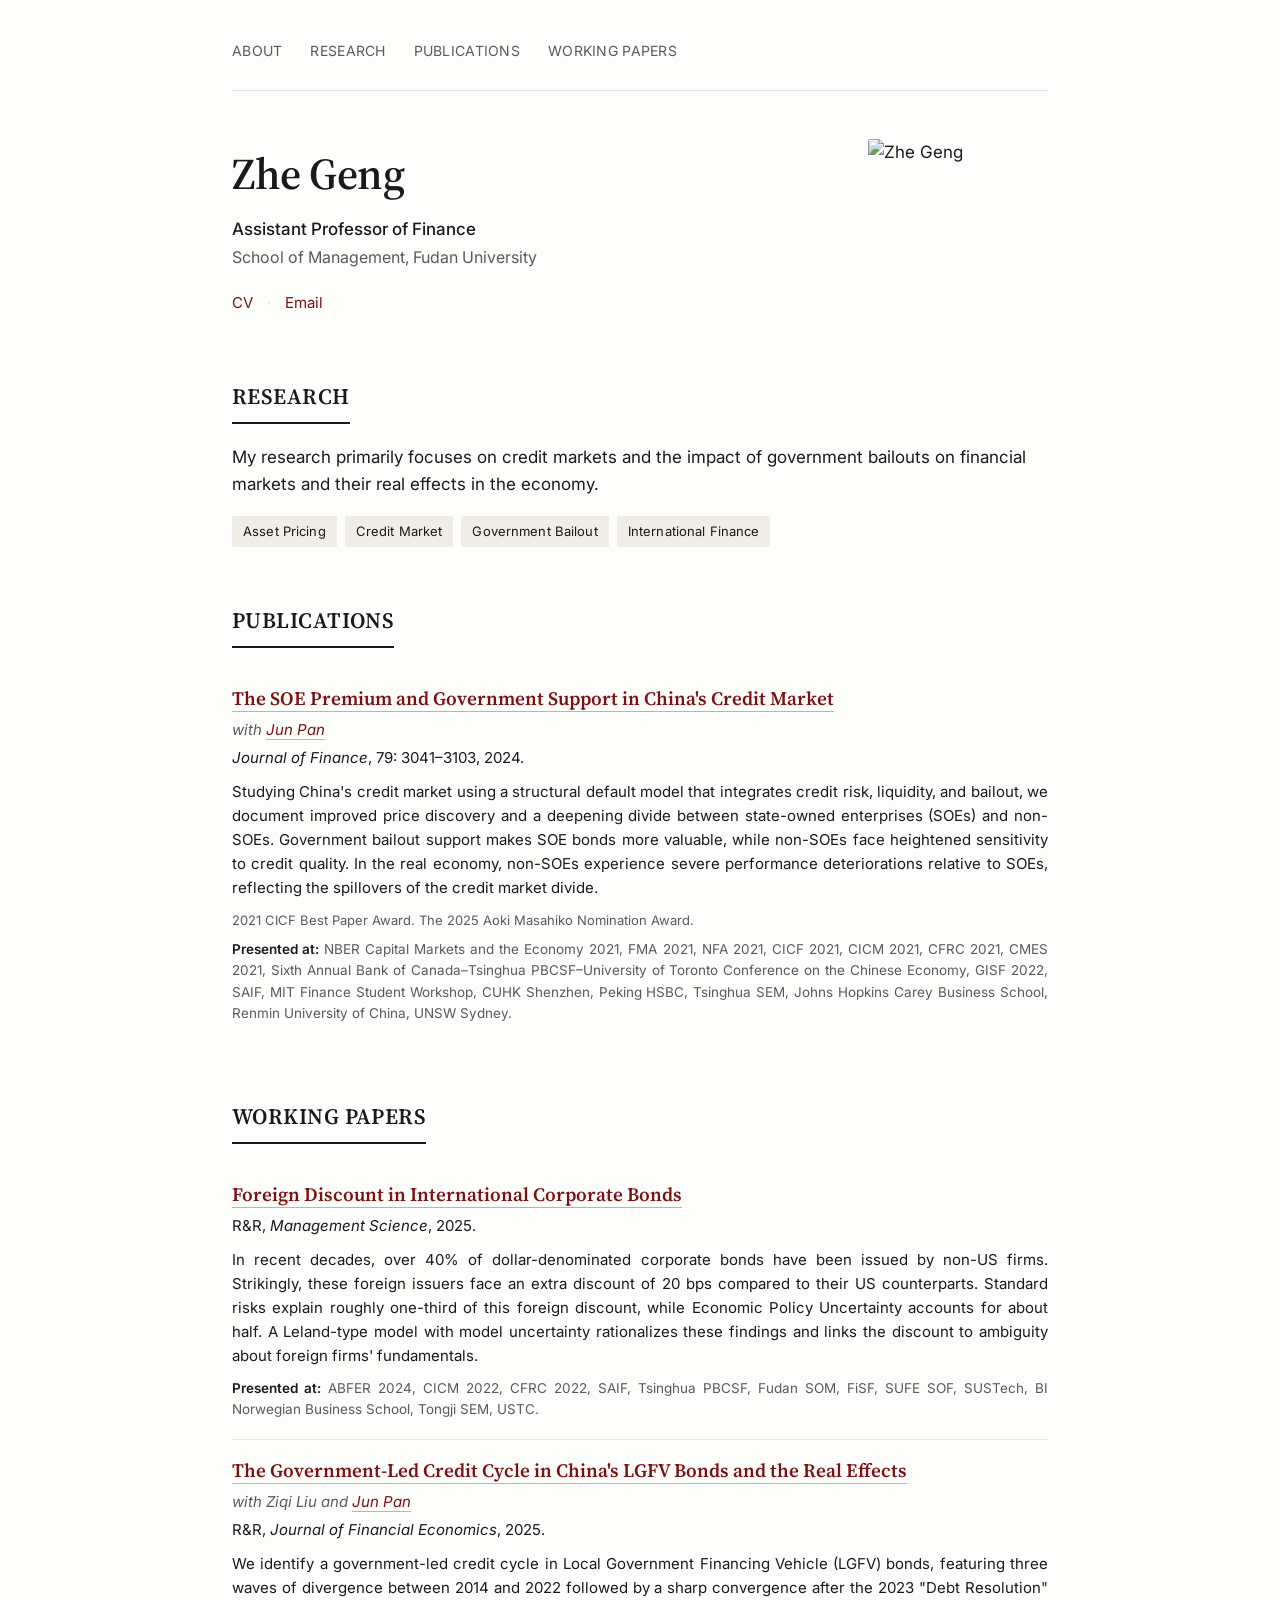
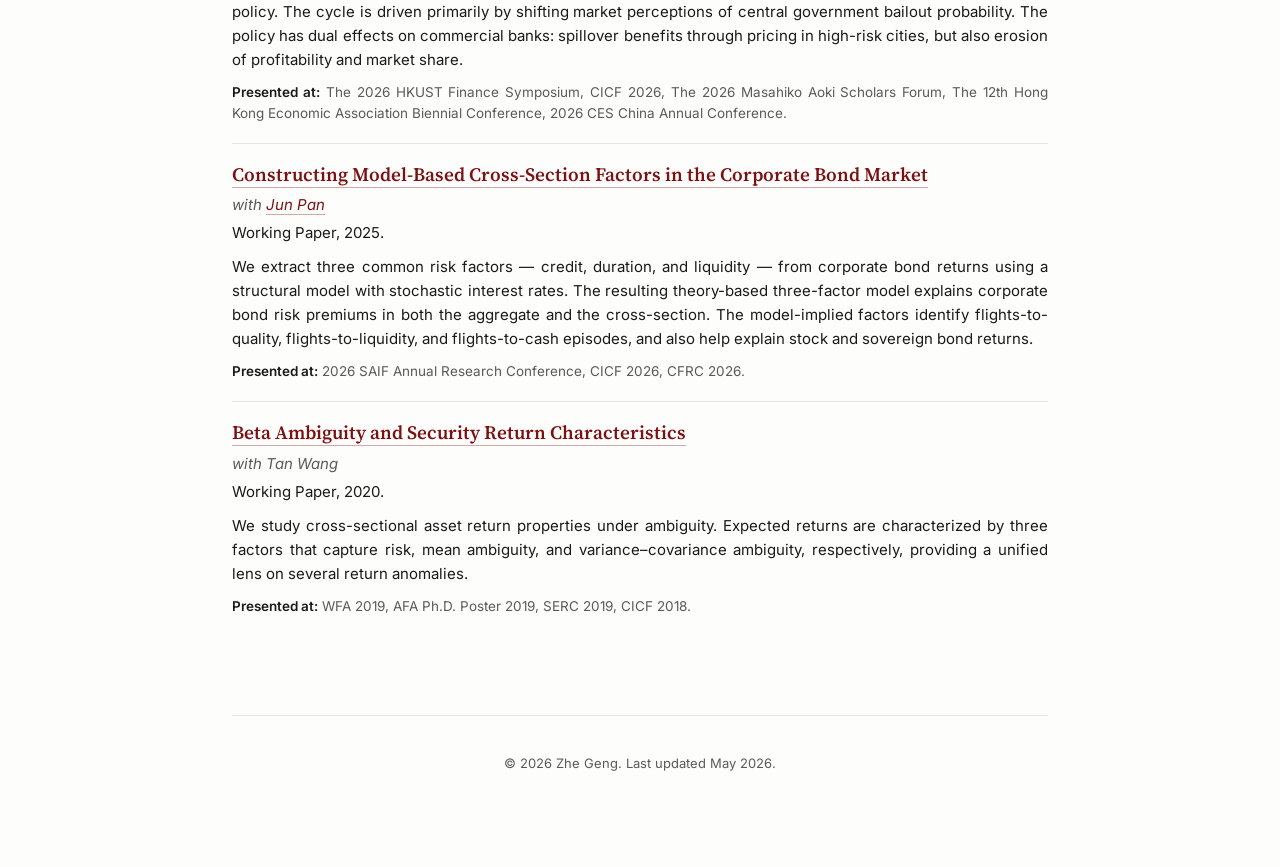
==== index.html @ 8f11fb65 "Update page title and add Safari favicon" ====
<!DOCTYPE html>
<html lang="en">
<head>
<meta charset="UTF-8">
<meta name="viewport" content="width=device-width, initial-scale=1.0">
<title>Zhe Geng — Finance, Fudan University</title>
<meta name="description" content="Zhe Geng — Assistant Professor of Finance at the School of Management, Fudan University. Research on credit markets, government bailouts, and China's financial markets.">
<meta name="author" content="Zhe Geng">
<link rel="canonical" href="https://zhe-geng.github.io/">
<link rel="icon" type="image/svg+xml" href="favicon.svg">
<link rel="icon" type="image/png" sizes="180x180" href="favicon.png">
<link rel="apple-touch-icon" href="favicon.png">

<!-- Open Graph / social preview cards -->
<meta property="og:type" content="profile">
<meta property="og:title" content="Zhe Geng — Finance, Fudan University">
<meta property="og:description" content="Assistant Professor of Finance at the School of Management, Fudan University. Research on credit markets, government bailouts, and China's financial markets.">
<meta property="og:url" content="https://zhe-geng.github.io/">
<meta property="og:image" content="https://zhe-geng.github.io/Photo_ZheGeng.JPG">
<meta property="og:site_name" content="Zhe Geng">
<meta name="twitter:card" content="summary">
<meta name="twitter:title" content="Zhe Geng — Finance, Fudan University">
<meta name="twitter:description" content="Assistant Professor of Finance, School of Management, Fudan University.">
<meta name="twitter:image" content="https://zhe-geng.github.io/Photo_ZheGeng.JPG">

<link rel="preconnect" href="https://fonts.googleapis.com">
<link rel="preconnect" href="https://fonts.gstatic.com" crossorigin>
<link href="https://fonts.googleapis.com/css2?family=Inter:wght@400;500;600&family=Source+Serif+Pro:wght@400;600&display=swap" rel="stylesheet">
<link rel="stylesheet" href="style.css">

<!-- Structured data (schema.org Person): helps Google recognize this as the official page
     for Zhe Geng and connect it to your Scholar / SSRN / NBER profiles. -->
<script type="application/ld+json">
{
  "@context": "https://schema.org",
  "@type": "Person",
  "name": "Zhe Geng",
  "url": "https://zhe-geng.github.io/",
  "image": "https://zhe-geng.github.io/Photo_ZheGeng.JPG",
  "email": "mailto:zhegeng@fudan.edu.cn",
  "jobTitle": "Assistant Professor of Finance",
  "affiliation": {
    "@type": "CollegeOrUniversity",
    "name": "School of Management, Fudan University",
    "url": "https://www.fdsm.fudan.edu.cn/"
  },
  "alumniOf": {
    "@type": "CollegeOrUniversity",
    "name": "Shanghai Advanced Institute of Finance, Shanghai Jiao Tong University"
  },
  "knowsAbout": [
    "Asset Pricing",
    "Credit Markets",
    "Government Bailout",
    "International Finance",
    "China's Financial Markets"
  ],
  "sameAs": [
    "https://scholar.google.com/citations?user=M-_ZtfgAAAAJ",
    "https://papers.ssrn.com/sol3/cf_dev/AbsByAuth.cfm?per_id=2765946",
    "https://www.nber.org/people/zhe_geng"
  ]
}
</script>
</head>
<body>
<div class="container">

  <header class="site-header">
    <nav>
      <a href="#about" class="nav-link">About</a>
      <a href="#research" class="nav-link">Research</a>
      <a href="#publications" class="nav-link">Publications</a>
      <a href="#working-papers" class="nav-link">Working Papers</a>
    </nav>
  </header>

  <section id="about" class="hero">
    <div class="hero-text">
      <h1>Zhe Geng</h1>
      <p class="title">Assistant Professor of Finance</p>
      <p class="affiliation">School of Management, Fudan University</p>
      <p class="links">
        <a href="CV_GengZhe_202605.pdf">CV</a>
        <span class="sep">·</span>
        <!-- <a href="https://papers.ssrn.com/sol3/cf_dev/AbsByAuth.cfm?per_id=2765946">SSRN</a>
        <span class="sep">·</span> -->
        <a href="mailto:zhegeng@fudan.edu.cn">Email</a>
      </p>
    </div>
    <div class="hero-photo">
      <img src="Photo_ZheGeng.JPG" alt="Zhe Geng">
    </div>
  </section>

  <section id="research">
    <h2>Research</h2>
    <p class="section-intro">
      My research primarily focuses on credit markets and the impact of
      government bailouts on financial markets and their real effects in the economy.
    </p>
    <ul class="tags">
      <li>Asset Pricing</li>
      <li>Credit Market</li>
      <li>Government Bailout</li>
      <li>International Finance</li>
    </ul>
  </section>

  <section id="publications">
    <h2>Publications</h2>
    <article class="paper">
      <h3><a href="https://doi.org/10.1111/jofi.13380">The SOE Premium and Government Support in China's Credit Market</a></h3>
      <p class="authors">with <a href="https://en.saif.sjtu.edu.cn/junpan/">Jun Pan</a></p>
      <p class="venue"><em>Journal of Finance</em>, 79: 3041–3103, 2024.</p>
      <p class="abstract">
        Studying China's credit market using a structural default model that integrates
        credit risk, liquidity, and bailout, we document improved price discovery and a
        deepening divide between state-owned enterprises (SOEs) and non-SOEs. Government
        bailout support makes SOE bonds more valuable, while non-SOEs face heightened
        sensitivity to credit quality. In the real economy, non-SOEs experience severe
        performance deteriorations relative to SOEs, reflecting the spillovers of the
        credit market divide.
      </p>
      <p class="award">2021 CICF Best Paper Award. The 2025 Aoki Masahiko Nomination Award.</p>
      <p class="presentations">
        <strong>Presented at:</strong> NBER Capital Markets and the Economy 2021, FMA 2021,
        NFA 2021, CICF 2021, CICM 2021, CFRC 2021, CMES 2021, Sixth Annual Bank of
        Canada–Tsinghua PBCSF–University of Toronto Conference on the Chinese Economy,
        GISF 2022, SAIF, MIT Finance Student Workshop, CUHK Shenzhen, Peking HSBC,
        Tsinghua SEM, Johns Hopkins Carey Business School, Renmin University of China,
        UNSW Sydney.
      </p>
    </article>
  </section>

  <section id="working-papers">
    <h2>Working Papers</h2>

    <article class="paper">
      <h3><a href="https://papers.ssrn.com/sol3/papers.cfm?abstract_id=3968370">Foreign Discount in International Corporate Bonds</a></h3>
      <p class="venue">R&amp;R, <em>Management Science</em>, 2025.</p>
      <p class="abstract">
        In recent decades, over 40% of dollar-denominated corporate bonds have been issued
        by non-US firms. Strikingly, these foreign issuers face an extra discount of
        20 bps compared to their US counterparts. Standard risks explain roughly one-third
        of this foreign discount, while Economic Policy Uncertainty accounts for about
        half. A Leland-type model with model uncertainty rationalizes these findings and
        links the discount to ambiguity about foreign firms' fundamentals.
      </p>
      <p class="presentations">
        <strong>Presented at:</strong> ABFER 2024, CICM 2022, CFRC 2022, SAIF,
        Tsinghua PBCSF, Fudan SOM, FiSF, SUFE SOF, SUSTech, BI Norwegian Business School,
        Tongji SEM, USTC.
      </p>
    </article>

    <article class="paper">
      <h3><a href="https://papers.ssrn.com/sol3/papers.cfm?abstract_id=5914284">The Government-Led Credit Cycle in China's LGFV Bonds and the Real Effects</a></h3>
      <p class="authors">with Ziqi Liu and <a href="https://en.saif.sjtu.edu.cn/junpan/">Jun Pan</a></p>
      <p class="venue">R&amp;R, <em>Journal of Financial Economics</em>, 2025.</p>
      <p class="abstract">
        We identify a government-led credit cycle in Local Government Financing Vehicle
        (LGFV) bonds, featuring three waves of divergence between 2014 and 2022 followed
        by a sharp convergence after the 2023 "Debt Resolution" policy. The cycle is
        driven primarily by shifting market perceptions of central government bailout
        probability. The policy has dual effects on commercial banks: spillover benefits
        through pricing in high-risk cities, but also erosion of profitability and
        market share.
      </p>
      <p class="presentations">
        <strong>Presented at:</strong> The 2026 HKUST Finance Symposium, CICF 2026, The 2026 Masahiko Aoki Scholars Forum, The 12th Hong Kong Economic Association Biennial Conference, 2026 CES China Annual Conference.
      </p>
    </article>

    <article class="paper">
      <h3><a href="https://papers.ssrn.com/sol3/papers.cfm?abstract_id=5808222">Constructing Model-Based Cross-Section Factors in the Corporate Bond Market</a></h3>
      <p class="authors">with <a href="https://en.saif.sjtu.edu.cn/junpan/">Jun Pan</a></p>
      <p class="venue">Working Paper, 2025.</p>
      <p class="abstract">
        We extract three common risk factors — credit, duration, and liquidity — from
        corporate bond returns using a structural model with stochastic interest rates.
        The resulting theory-based three-factor model explains corporate bond risk
        premiums in both the aggregate and the cross-section. The model-implied factors
        identify flights-to-quality, flights-to-liquidity, and flights-to-cash episodes,
        and also help explain stock and sovereign bond returns.
      </p>
      <p class="presentations">
        <strong>Presented at:</strong> 2026 SAIF Annual Research Conference, CICF 2026, CFRC 2026.
      </p>
    </article>

    <article class="paper">
      <h3><a href="https://www.aeaweb.org/conference/2019/preliminary/paper/HfR2kdti">Beta Ambiguity and Security Return Characteristics</a></h3>
      <p class="authors">with Tan Wang</p>
      <p class="venue">Working Paper, 2020.</p>
      <p class="abstract">
        We study cross-sectional asset return properties under ambiguity. Expected
        returns are characterized by three factors that capture risk, mean ambiguity,
        and variance–covariance ambiguity, respectively, providing a unified lens on
        several return anomalies.
      </p>
      <p class="presentations">
        <strong>Presented at:</strong> WFA 2019, AFA Ph.D. Poster 2019, SERC 2019, CICF 2018.
      </p>
    </article>
  </section>

  <footer>
    <p>&copy; 2026 Zhe Geng. Last updated May 2026.</p>
  </footer>

</div>
</body>
</html>
---- style.css ----
:root {
  --ink: #1a1a1a;
  --muted: #5a5a5a;
  --accent: #7b1113;
  --rule: #e5e5e5;
  --bg: #fdfdfb;
  --serif: "Source Serif Pro", "Georgia", "Times New Roman", serif;
  --sans: "Inter", -apple-system, "Helvetica Neue", Arial, sans-serif;
}

* { box-sizing: border-box; }

html { scroll-behavior: smooth; }

body {
  margin: 0;
  background: var(--bg);
  color: var(--ink);
  font-family: var(--sans);
  font-size: 17px;
  line-height: 1.6;
  -webkit-font-smoothing: antialiased;
}

.container {
  max-width: 880px;
  margin: 0 auto;
  padding: 40px 32px 80px;
}

/* Header / nav */
.site-header {
  padding-bottom: 28px;
  margin-bottom: 48px;
  border-bottom: 1px solid var(--rule);
}

.site-header nav {
  display: flex;
  flex-wrap: wrap;
  gap: 28px;
  font-size: 14px;
  letter-spacing: 0.02em;
  text-transform: uppercase;
}

.nav-link {
  color: var(--muted);
  text-decoration: none;
  transition: color 0.15s ease;
}

.nav-link:hover { color: var(--accent); }

/* Hero */
.hero {
  display: grid;
  grid-template-columns: 1fr 180px;
  gap: 40px;
  align-items: start;
  margin-bottom: 64px;
}

.hero h1 {
  font-family: var(--serif);
  font-size: 44px;
  font-weight: 600;
  letter-spacing: -0.01em;
  margin: 0 0 6px;
  color: var(--ink);
}

.hero .title {
  font-size: 17px;
  color: var(--ink);
  margin: 0 0 2px;
  font-weight: 500;
}

.hero .affiliation {
  font-size: 16px;
  color: var(--muted);
  margin: 0 0 20px;
}

.hero .bio {
  font-size: 16px;
  color: var(--ink);
  margin: 0 0 18px;
  max-width: 60ch;
}

.hero .links { font-size: 15px; margin: 0; }
.hero .links a {
  color: var(--accent);
  text-decoration: none;
  border-bottom: 1px solid transparent;
  transition: border-color 0.15s ease;
}
.hero .links a:hover { border-bottom-color: var(--accent); }
.hero .links .sep { color: var(--rule); margin: 0 10px; }

.hero-photo img {
  width: 180px;
  height: 220px;
  object-fit: cover;
  border-radius: 2px;
  filter: grayscale(15%);
}

/* Sections */
section {
  margin-bottom: 56px;
}

section h2 {
  font-family: var(--serif);
  font-size: 22px;
  font-weight: 600;
  letter-spacing: 0.02em;
  text-transform: uppercase;
  color: var(--ink);
  margin: 0 0 20px;
  padding-bottom: 8px;
  border-bottom: 2px solid var(--ink);
  display: inline-block;
}

.section-intro {
  color: var(--ink);
  margin: 0 0 16px;
}

.tags {
  list-style: none;
  padding: 0;
  margin: 18px 0 0;
  display: flex;
  flex-wrap: wrap;
  gap: 8px;
}

.tags li {
  font-size: 13px;
  padding: 5px 11px;
  background: #f0ece6;
  color: var(--ink);
  border-radius: 2px;
  letter-spacing: 0.01em;
}

/* Paper entries */
.paper {
  padding: 18px 0;
  border-bottom: 1px solid var(--rule);
}
.paper:last-child { border-bottom: none; }

.paper h3 {
  font-family: var(--serif);
  font-size: 19px;
  font-weight: 600;
  margin: 0 0 6px;
  line-height: 1.35;
}

.paper h3 a {
  color: var(--accent);
  text-decoration: none;
  border-bottom: 1px solid rgba(123, 17, 19, 0.35);
  transition: color 0.15s ease, border-color 0.15s ease;
}

.paper h3 a:hover {
  color: var(--accent);
  border-bottom-color: var(--accent);
}

.paper .authors a {
  color: var(--accent);
  text-decoration: none;
  border-bottom: 1px solid rgba(123, 17, 19, 0.35);
  transition: border-color 0.15s ease;
}

.paper .authors a:hover {
  border-bottom-color: var(--accent);
}

.paper .abstract,
.paper .presentations {
  line-height: 1.6;
}

.paper .abstract {
  font-size: 15px;
  color: var(--ink);
  margin: 10px 0 10px;
  text-align: justify;
}

.paper .presentations {
  font-size: 13.5px;
  color: var(--muted);
  margin: 8px 0 0;
  text-align: justify;
}

.paper .presentations strong {
  color: var(--ink);
  font-weight: 600;
}

.paper .authors {
  font-size: 15px;
  color: var(--muted);
  margin: 0 0 4px;
  font-style: italic;
}

.paper .venue {
  font-size: 15px;
  color: var(--ink);
  margin: 0 0 8px;
}

.paper-links {
  font-size: 14px;
  margin: 0;
}

.paper-links a {
  color: var(--accent);
  text-decoration: none;
  margin-right: 14px;
  border-bottom: 1px solid transparent;
  transition: border-color 0.15s ease;
}
.paper-links a:hover { border-bottom-color: var(--accent); }

.paper .award {
  font-size: 13px;
  color: var(--muted);
  margin: 6px 0 0;
}

/* Contact */
#contact p {
  margin: 0 0 8px;
  color: var(--ink);
}
#contact a { color: var(--accent); text-decoration: none; }
#contact a:hover { text-decoration: underline; }

/* Footer */
footer {
  margin-top: 80px;
  padding-top: 24px;
  border-top: 1px solid var(--rule);
  font-size: 13px;
  color: var(--muted);
  text-align: center;
}

/* Responsive */
@media (max-width: 640px) {
  .container { padding: 28px 20px 60px; }
  .hero {
    grid-template-columns: 1fr;
    gap: 24px;
  }
  .hero-photo { order: -1; }
  .hero-photo img { width: 140px; height: 170px; }
  .hero h1 { font-size: 34px; }
  .site-header nav { gap: 18px; font-size: 13px; }
}
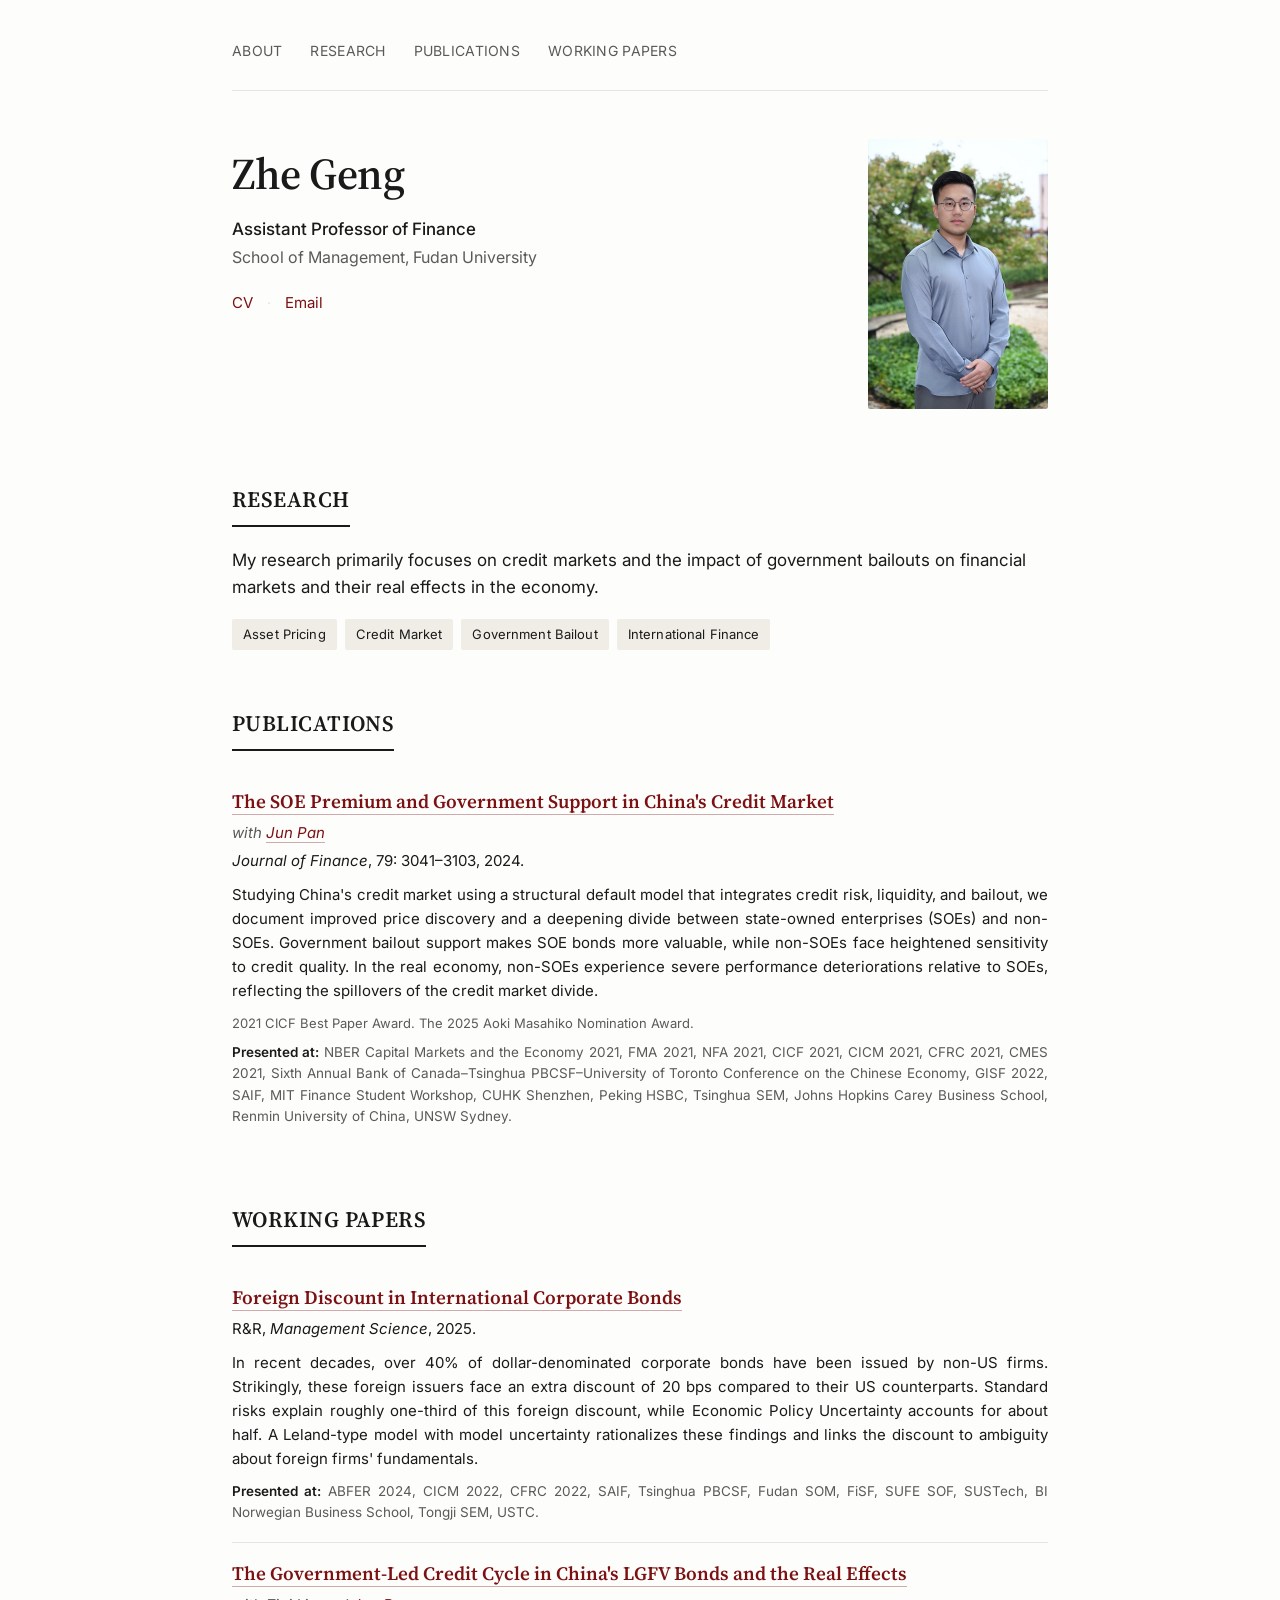
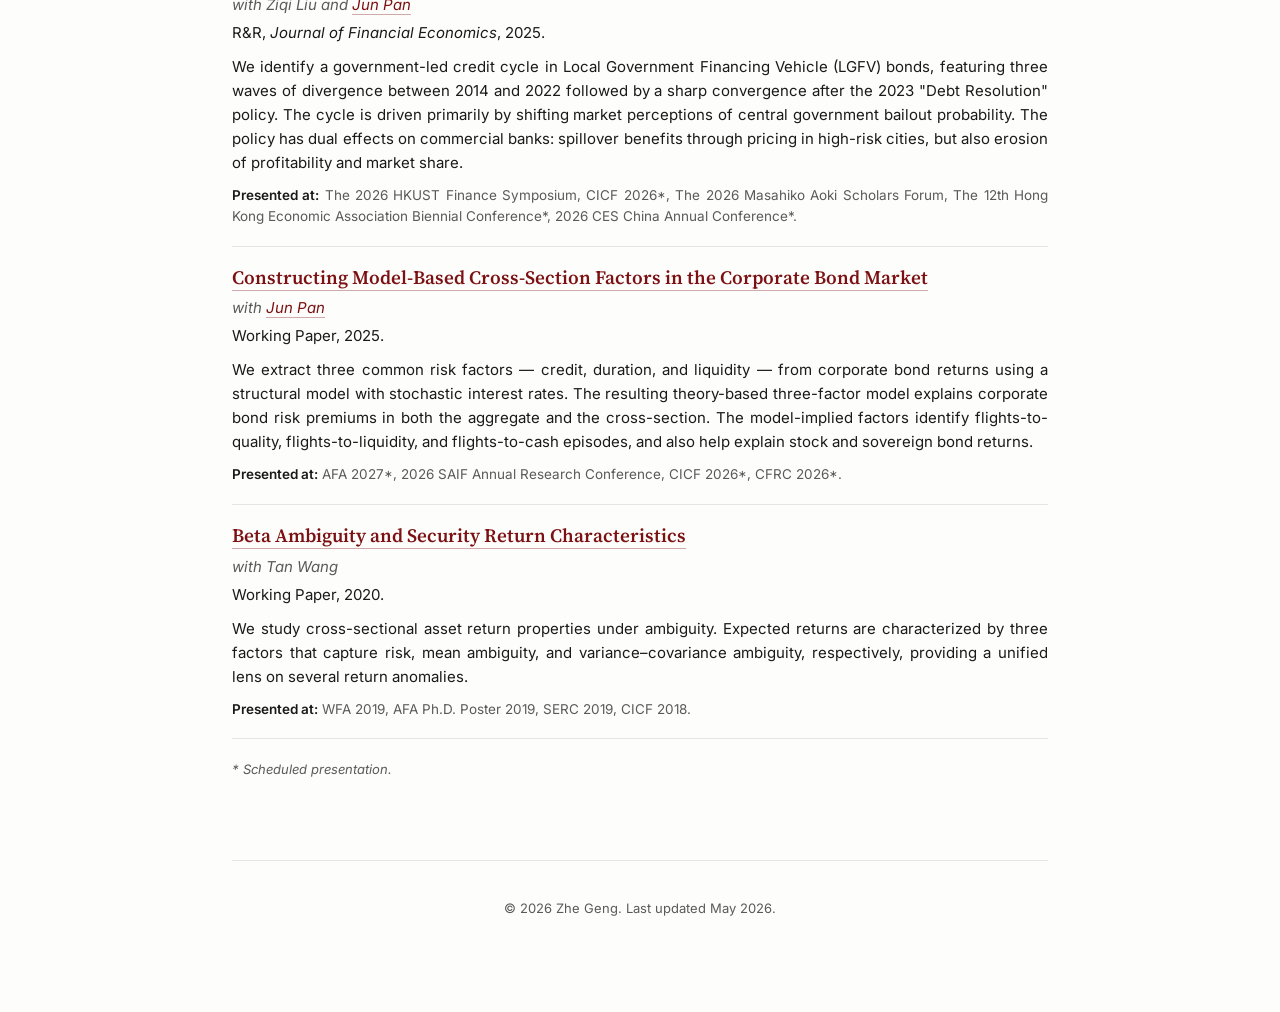
==== commit 4c7a004b: "Update working-paper presentations: mark scheduled talks" ====
--- a/index.html
+++ b/index.html
@@ -169,7 +169,7 @@
         market share.
       </p>
       <p class="presentations">
-        <strong>Presented at:</strong> The 2026 HKUST Finance Symposium, CICF 2026, The 2026 Masahiko Aoki Scholars Forum, The 12th Hong Kong Economic Association Biennial Conference, 2026 CES China Annual Conference.
+        <strong>Presented at:</strong> The 2026 HKUST Finance Symposium, CICF 2026*, The 2026 Masahiko Aoki Scholars Forum, The 12th Hong Kong Economic Association Biennial Conference*, 2026 CES China Annual Conference*.
       </p>
     </article>
 
@@ -186,7 +186,7 @@
         and also help explain stock and sovereign bond returns.
       </p>
       <p class="presentations">
-        <strong>Presented at:</strong> 2026 SAIF Annual Research Conference, CICF 2026, CFRC 2026.
+        <strong>Presented at:</strong> AFA 2027*, 2026 SAIF Annual Research Conference, CICF 2026*, CFRC 2026*.
       </p>
     </article>
 
@@ -204,6 +204,7 @@
         <strong>Presented at:</strong> WFA 2019, AFA Ph.D. Poster 2019, SERC 2019, CICF 2018.
       </p>
     </article>
+    <p class="sched-note">* Scheduled presentation.</p>
   </section>
 
   <footer>
--- a/style.css
+++ b/style.css
@@ -102,8 +102,7 @@
 
 .hero-photo img {
   width: 180px;
-  height: 220px;
-  object-fit: cover;
+  height: auto;
   border-radius: 2px;
   filter: grayscale(15%);
 }
@@ -242,6 +241,13 @@
   font-size: 13px;
   color: var(--muted);
   margin: 6px 0 0;
+}
+
+.sched-note {
+  font-size: 13px;
+  color: var(--muted);
+  margin: 20px 0 0;
+  font-style: italic;
 }
 
 /* Contact */
@@ -270,7 +276,7 @@
     gap: 24px;
   }
   .hero-photo { order: -1; }
-  .hero-photo img { width: 140px; height: 170px; }
+  .hero-photo img { width: 140px; height: auto; }
   .hero h1 { font-size: 34px; }
   .site-header nav { gap: 18px; font-size: 13px; }
 }
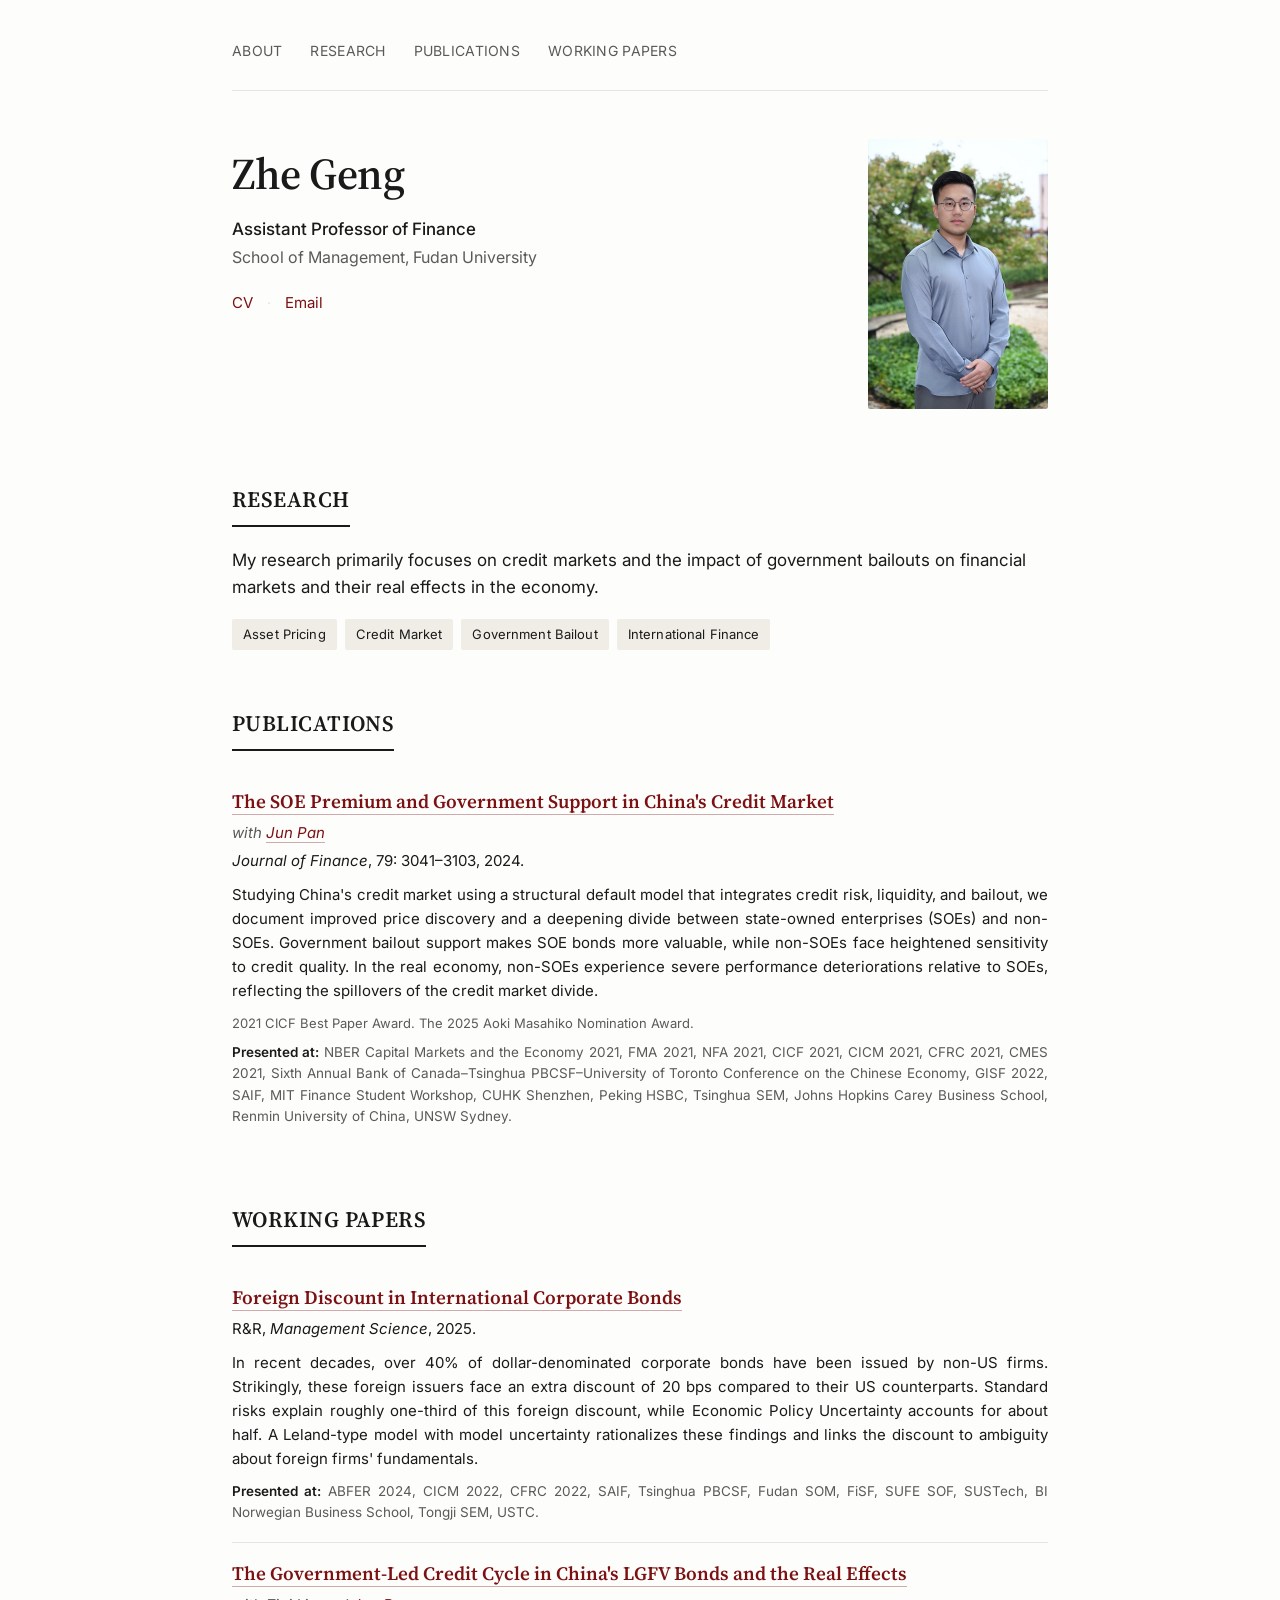
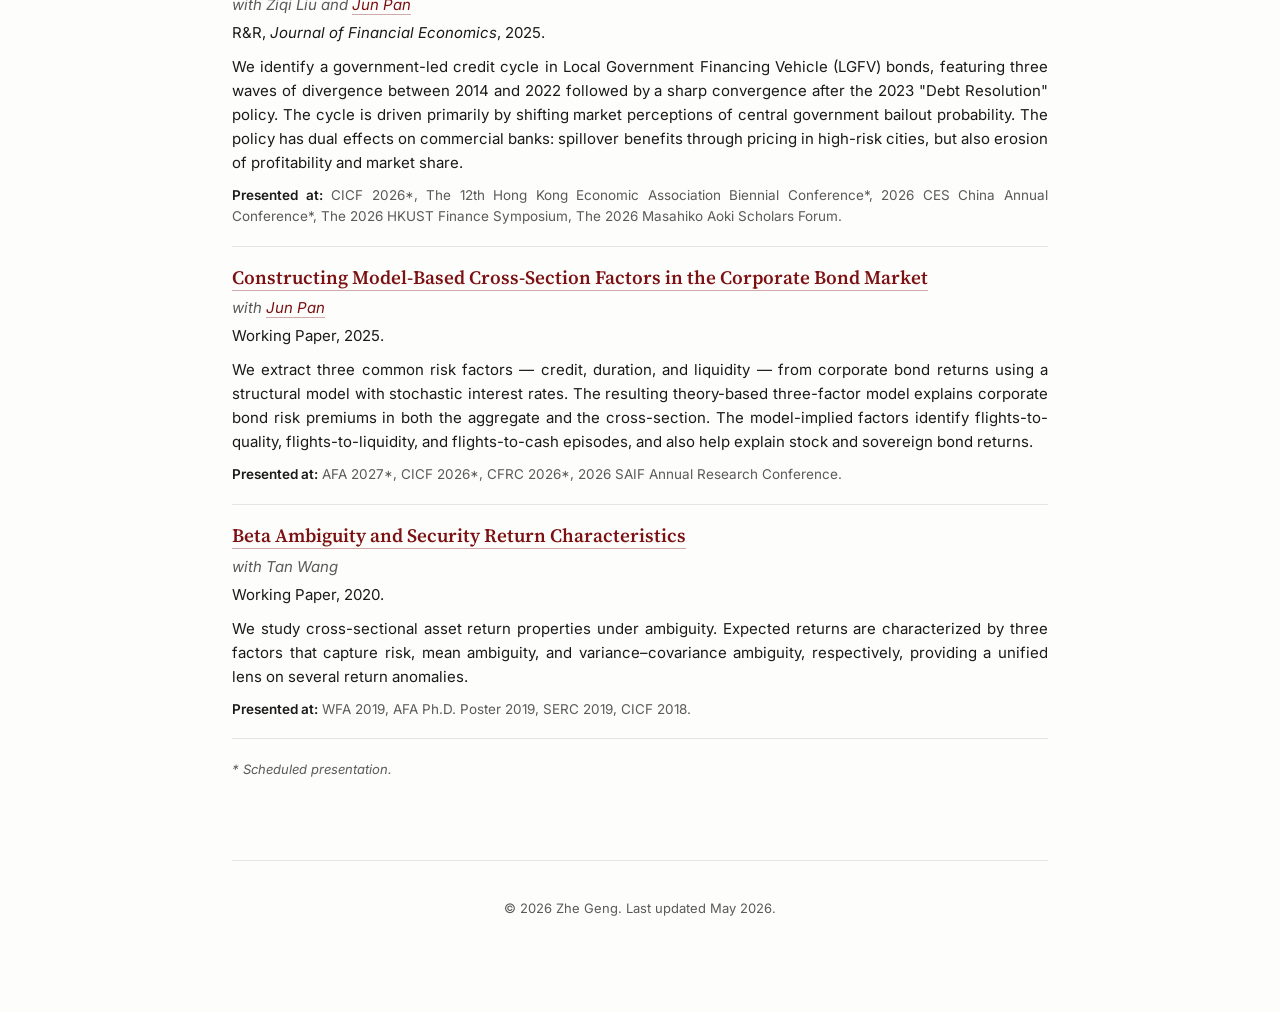
==== commit e5f46306: "update star" ====
--- a/index.html
+++ b/index.html
@@ -169,7 +169,7 @@
         market share.
       </p>
       <p class="presentations">
-        <strong>Presented at:</strong> The 2026 HKUST Finance Symposium, CICF 2026*, The 2026 Masahiko Aoki Scholars Forum, The 12th Hong Kong Economic Association Biennial Conference*, 2026 CES China Annual Conference*.
+        <strong>Presented at:</strong> CICF 2026*, The 12th Hong Kong Economic Association Biennial Conference*, 2026 CES China Annual Conference*, The 2026 HKUST Finance Symposium, The 2026 Masahiko Aoki Scholars Forum.
       </p>
     </article>
 
@@ -186,7 +186,7 @@
         and also help explain stock and sovereign bond returns.
       </p>
       <p class="presentations">
-        <strong>Presented at:</strong> AFA 2027*, 2026 SAIF Annual Research Conference, CICF 2026*, CFRC 2026*.
+        <strong>Presented at:</strong> AFA 2027*, CICF 2026*, CFRC 2026*, 2026 SAIF Annual Research Conference.
       </p>
     </article>
 
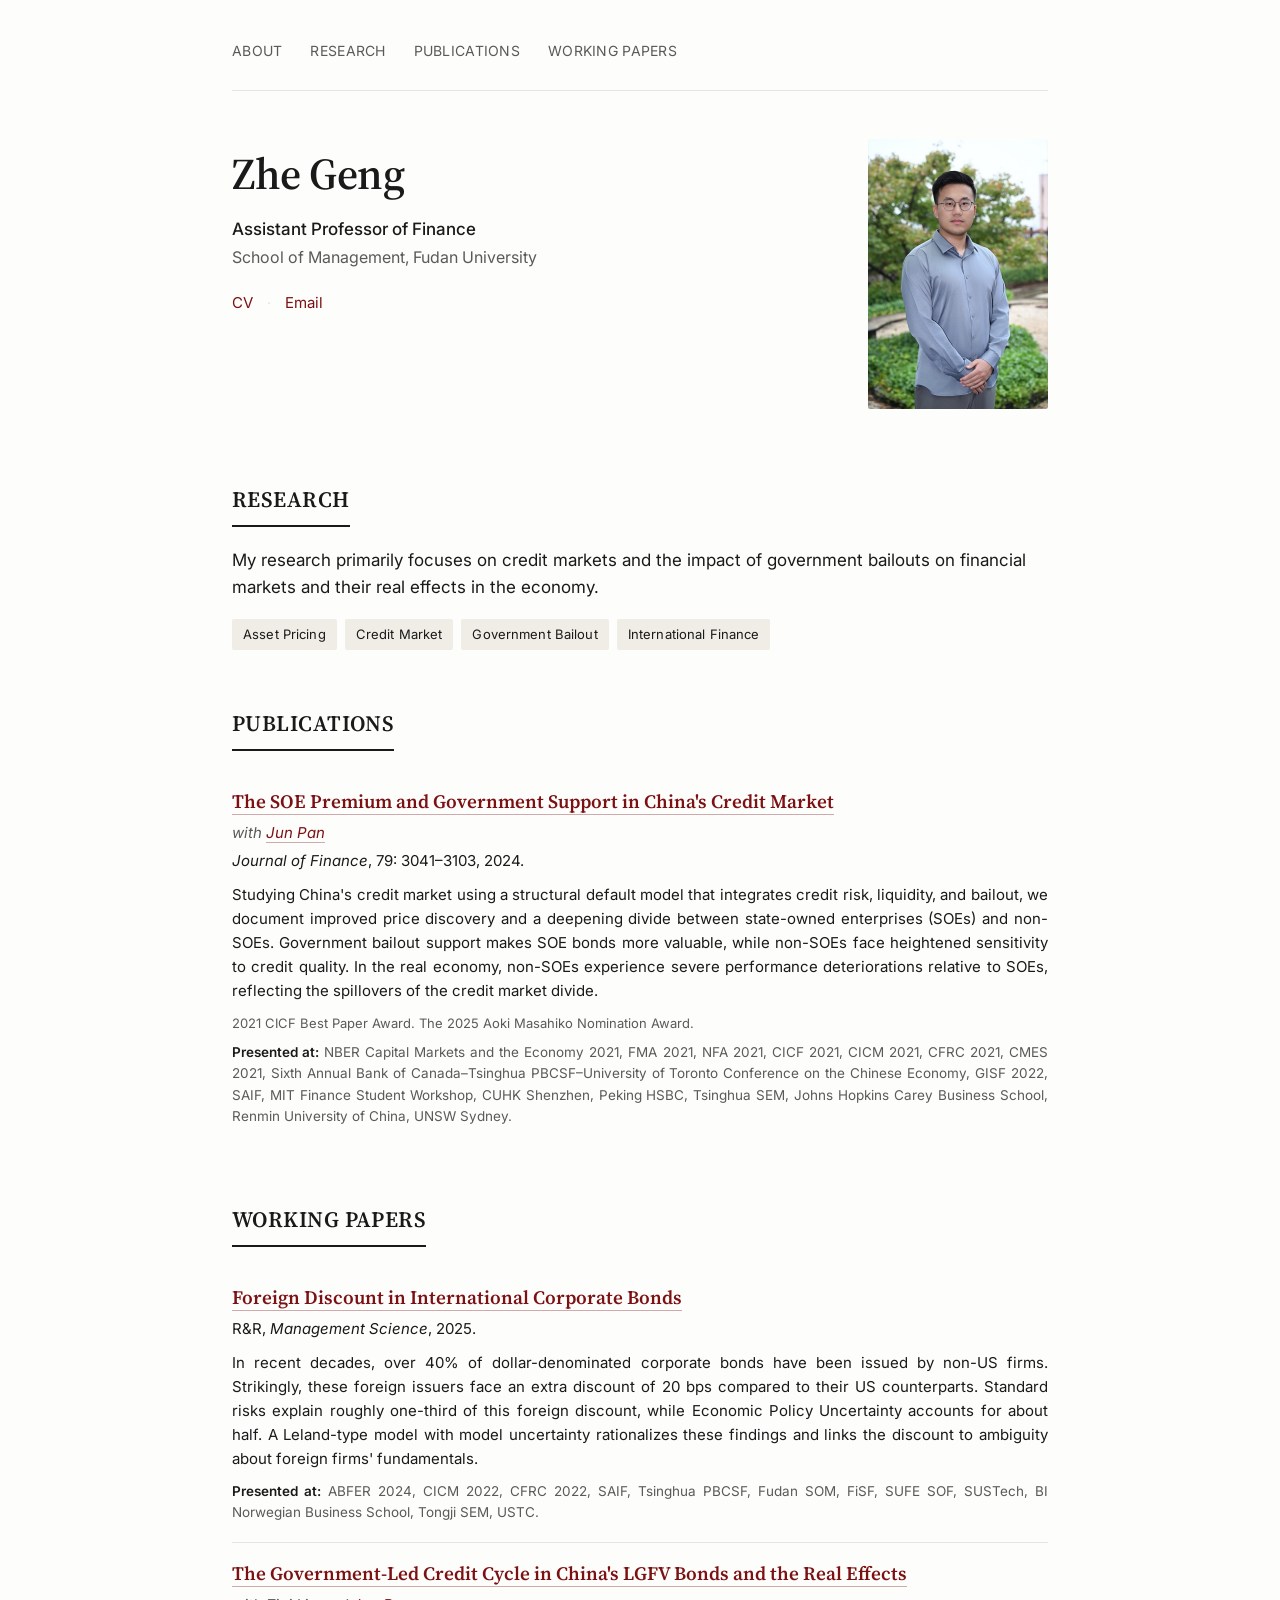
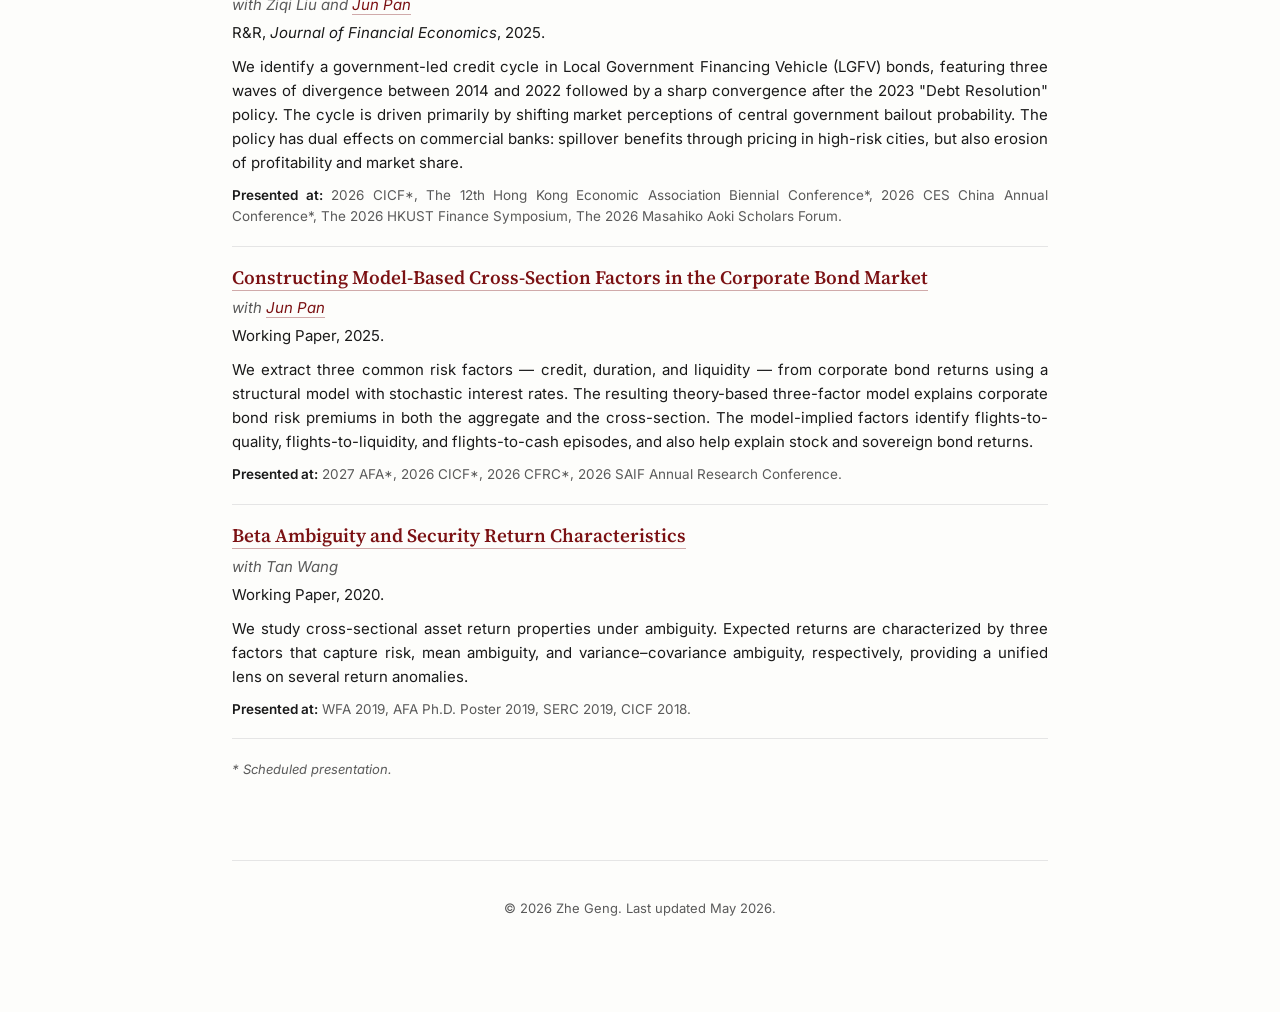
==== commit fcf02b74: "reorder conferences" ====
--- a/index.html
+++ b/index.html
@@ -169,7 +169,7 @@
         market share.
       </p>
       <p class="presentations">
-        <strong>Presented at:</strong> CICF 2026*, The 12th Hong Kong Economic Association Biennial Conference*, 2026 CES China Annual Conference*, The 2026 HKUST Finance Symposium, The 2026 Masahiko Aoki Scholars Forum.
+        <strong>Presented at:</strong> 2026 CICF*, The 12th Hong Kong Economic Association Biennial Conference*, 2026 CES China Annual Conference*, The 2026 HKUST Finance Symposium, The 2026 Masahiko Aoki Scholars Forum.
       </p>
     </article>
 
@@ -186,7 +186,7 @@
         and also help explain stock and sovereign bond returns.
       </p>
       <p class="presentations">
-        <strong>Presented at:</strong> AFA 2027*, CICF 2026*, CFRC 2026*, 2026 SAIF Annual Research Conference.
+        <strong>Presented at:</strong> 2027 AFA*, 2026 CICF*, 2026 CFRC*, 2026 SAIF Annual Research Conference.
       </p>
     </article>
 
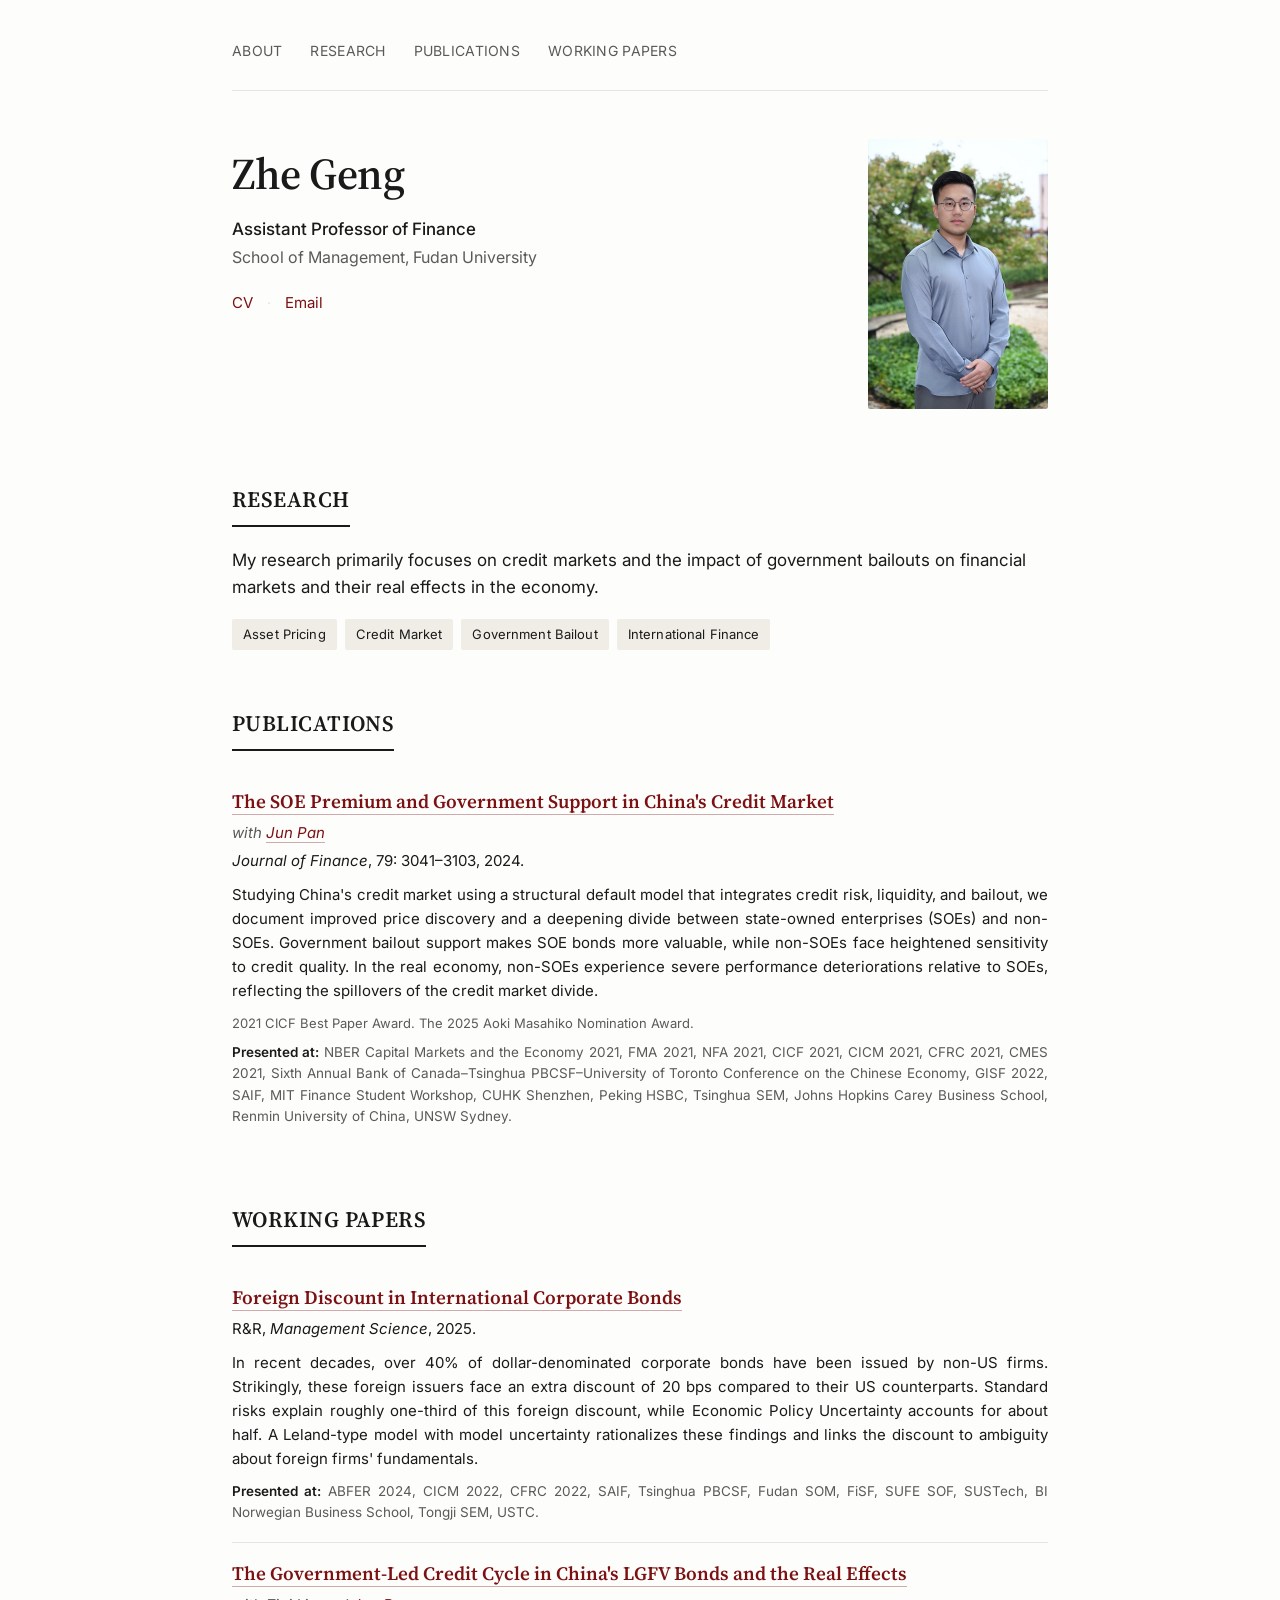
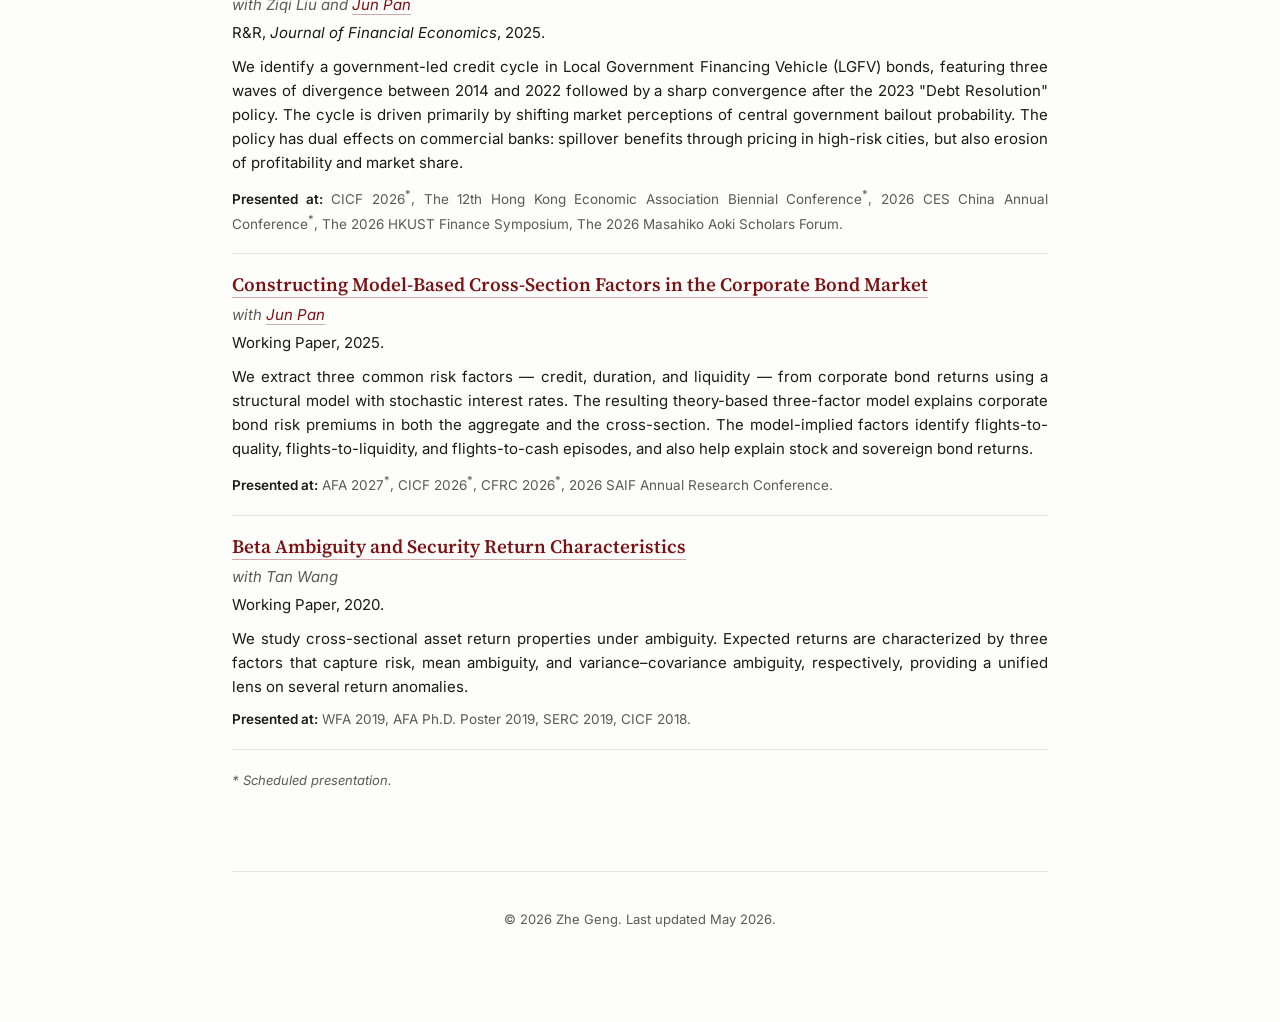
==== commit f1384147: "Style scheduled-talk markers as superscript; names first" ====
--- a/index.html
+++ b/index.html
@@ -169,7 +169,7 @@
         market share.
       </p>
       <p class="presentations">
-        <strong>Presented at:</strong> 2026 CICF*, The 12th Hong Kong Economic Association Biennial Conference*, 2026 CES China Annual Conference*, The 2026 HKUST Finance Symposium, The 2026 Masahiko Aoki Scholars Forum.
+        <strong>Presented at:</strong> CICF 2026<sup>*</sup>, The 12th Hong Kong Economic Association Biennial Conference<sup>*</sup>, 2026 CES China Annual Conference<sup>*</sup>, The 2026 HKUST Finance Symposium, The 2026 Masahiko Aoki Scholars Forum.
       </p>
     </article>
 
@@ -186,7 +186,7 @@
         and also help explain stock and sovereign bond returns.
       </p>
       <p class="presentations">
-        <strong>Presented at:</strong> 2027 AFA*, 2026 CICF*, 2026 CFRC*, 2026 SAIF Annual Research Conference.
+        <strong>Presented at:</strong> AFA 2027<sup>*</sup>, CICF 2026<sup>*</sup>, CFRC 2026<sup>*</sup>, 2026 SAIF Annual Research Conference.
       </p>
     </article>
 
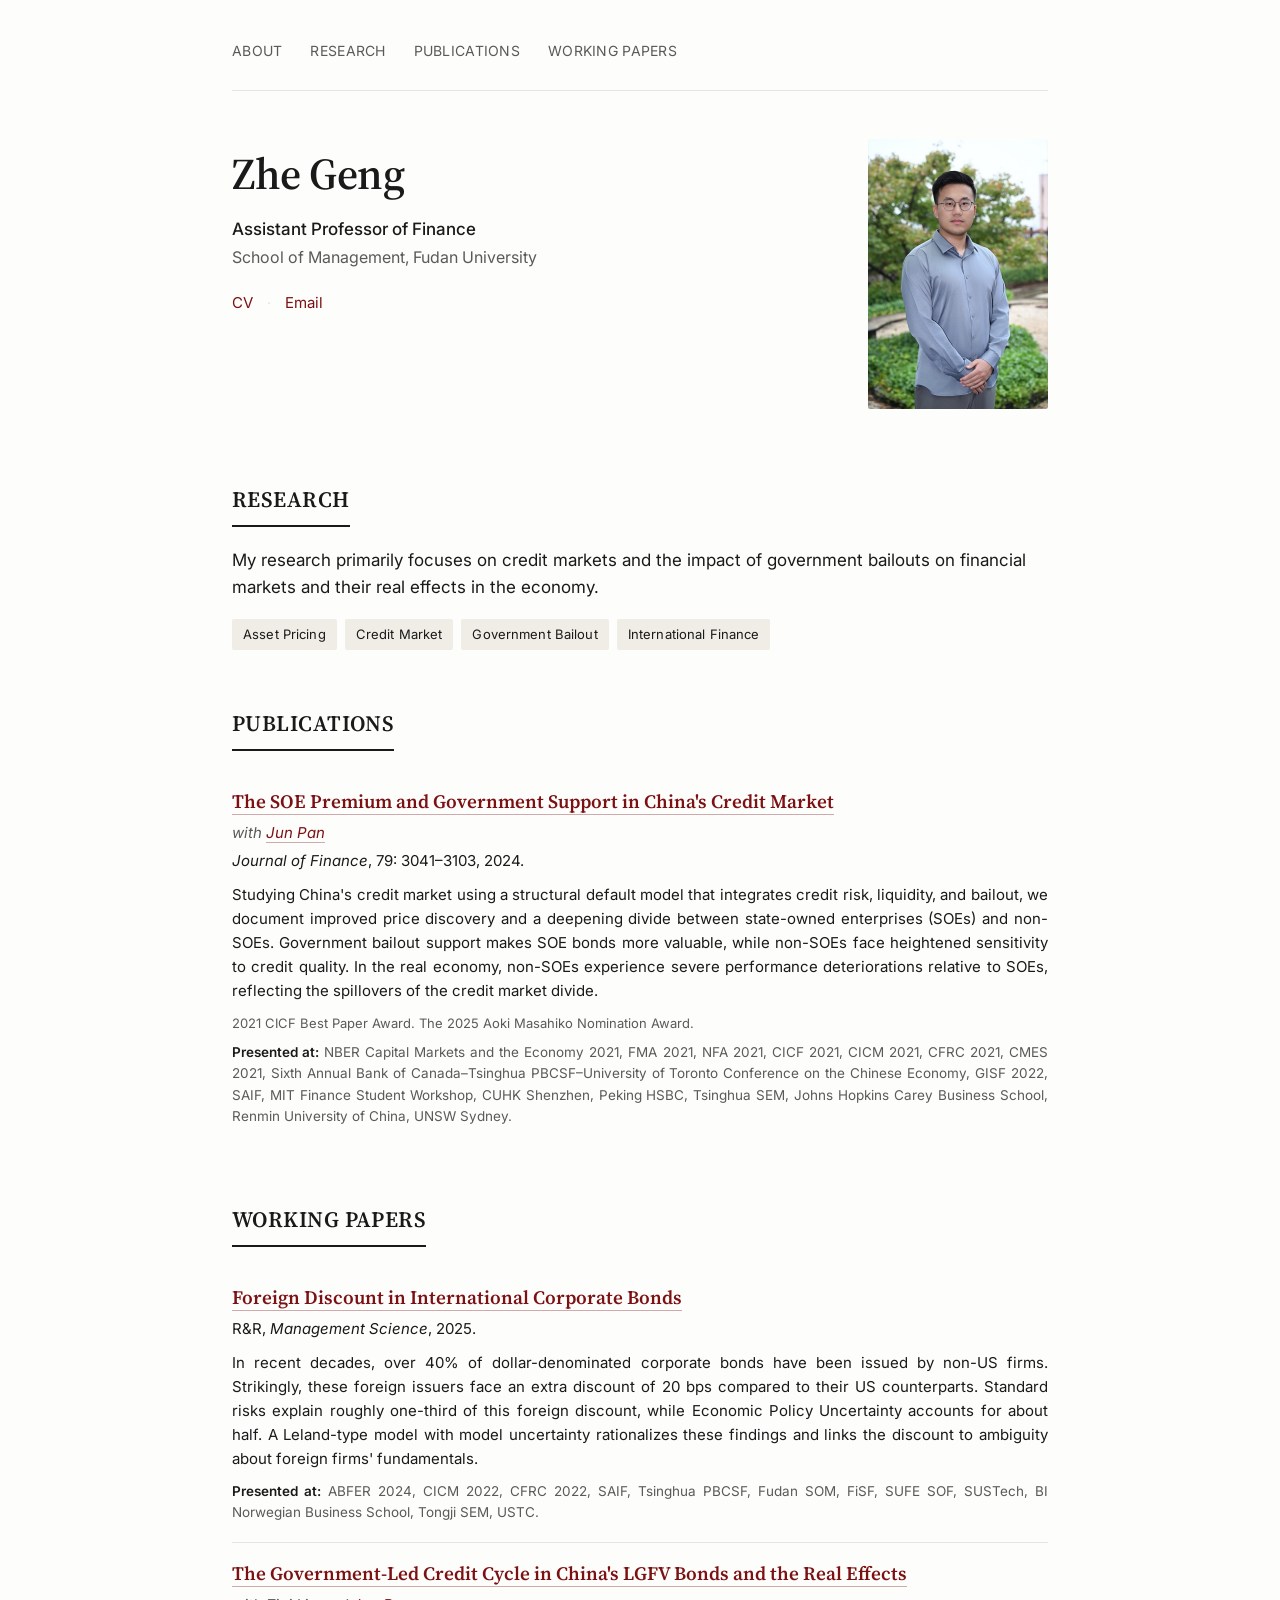
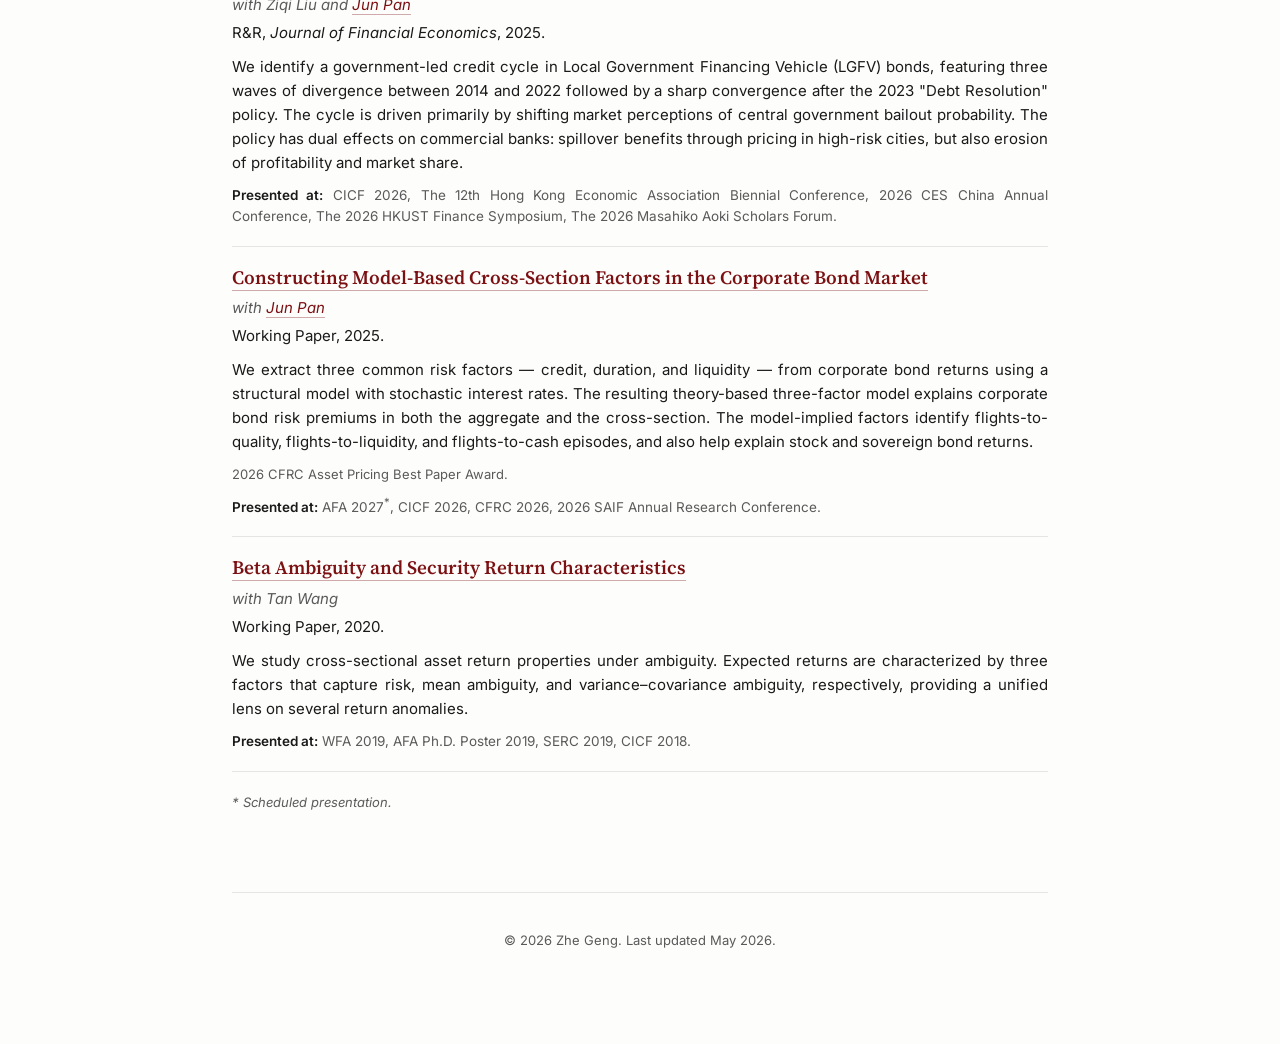
==== commit f15eeabe: "Update Award" ====
--- a/index.html
+++ b/index.html
@@ -169,7 +169,7 @@
         market share.
       </p>
       <p class="presentations">
-        <strong>Presented at:</strong> CICF 2026<sup>*</sup>, The 12th Hong Kong Economic Association Biennial Conference<sup>*</sup>, 2026 CES China Annual Conference<sup>*</sup>, The 2026 HKUST Finance Symposium, The 2026 Masahiko Aoki Scholars Forum.
+        <strong>Presented at:</strong> CICF 2026, The 12th Hong Kong Economic Association Biennial Conference, 2026 CES China Annual Conference, The 2026 HKUST Finance Symposium, The 2026 Masahiko Aoki Scholars Forum.
       </p>
     </article>
 
@@ -185,8 +185,9 @@
         identify flights-to-quality, flights-to-liquidity, and flights-to-cash episodes,
         and also help explain stock and sovereign bond returns.
       </p>
-      <p class="presentations">
-        <strong>Presented at:</strong> AFA 2027<sup>*</sup>, CICF 2026<sup>*</sup>, CFRC 2026<sup>*</sup>, 2026 SAIF Annual Research Conference.
+      <p class="award">2026 CFRC Asset Pricing Best Paper Award.</p>
+      <p class="presentations">
+        <strong>Presented at:</strong> AFA 2027<sup>*</sup>, CICF 2026, CFRC 2026, 2026 SAIF Annual Research Conference.
       </p>
     </article>
 
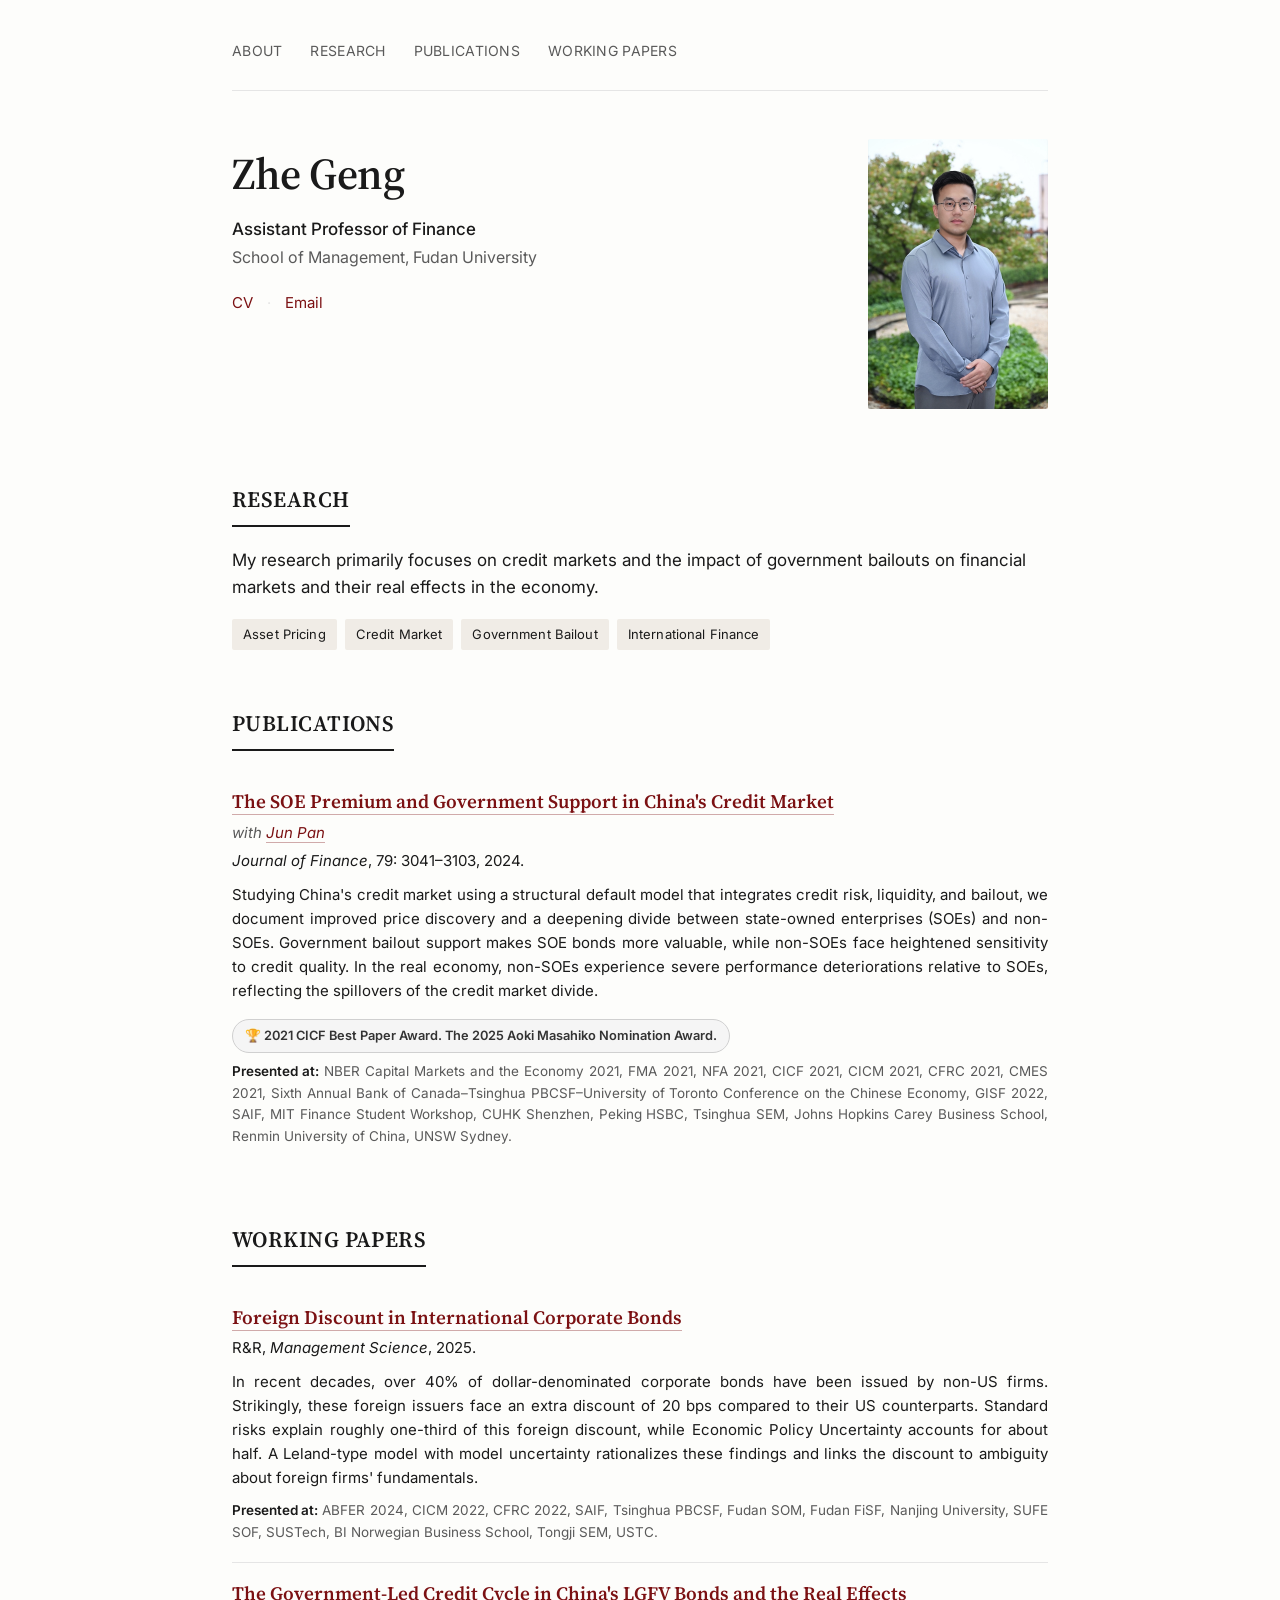
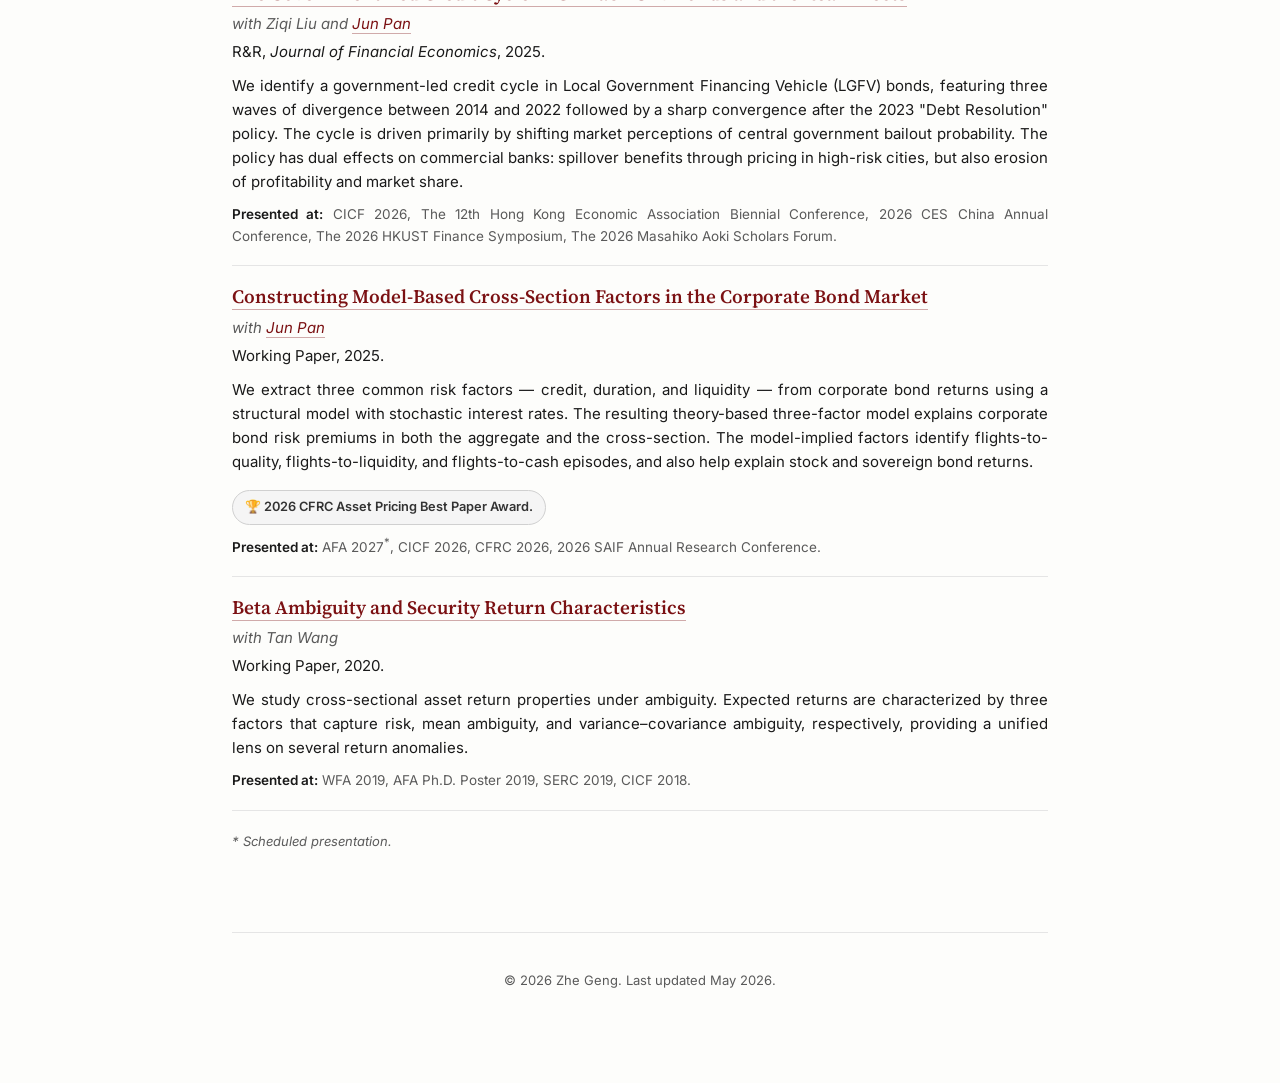
==== commit 46f33314: "Award Final" ====
--- a/index.html
+++ b/index.html
@@ -122,7 +122,13 @@
         performance deteriorations relative to SOEs, reflecting the spillovers of the
         credit market divide.
       </p>
-      <p class="award">2021 CICF Best Paper Award. The 2025 Aoki Masahiko Nomination Award.</p>
+      <!-- <p class="award" style="display: inline-block; background: #FFF8E7; color: #B8860B; padding: 6px 12px; border-radius: 20px; font-weight: 600; font-size: 0.8rem; border: 1px solid #FFD700;">
+  🏆 2021 CICF Best Paper Award. The 2025 Aoki Masahiko Nomination Award.
+</p> -->
+<p class="award" style="display: inline-block; background: #F5F5F5; color: #333333; padding: 6px 12px; border-radius: 20px; font-weight: 600; font-size: 0.8rem; border: 1px solid #D0D0D0;">
+  🏆 2021 CICF Best Paper Award. The 2025 Aoki Masahiko Nomination Award.
+</p>
+      <!-- <p class="award">2021 CICF Best Paper Award. The 2025 Aoki Masahiko Nomination Award.</p> -->
       <p class="presentations">
         <strong>Presented at:</strong> NBER Capital Markets and the Economy 2021, FMA 2021,
         NFA 2021, CICF 2021, CICM 2021, CFRC 2021, CMES 2021, Sixth Annual Bank of
@@ -150,7 +156,7 @@
       </p>
       <p class="presentations">
         <strong>Presented at:</strong> ABFER 2024, CICM 2022, CFRC 2022, SAIF,
-        Tsinghua PBCSF, Fudan SOM, FiSF, SUFE SOF, SUSTech, BI Norwegian Business School,
+        Tsinghua PBCSF, Fudan SOM, Fudan FiSF, Nanjing University, SUFE SOF, SUSTech, BI Norwegian Business School,
         Tongji SEM, USTC.
       </p>
     </article>
@@ -185,7 +191,9 @@
         identify flights-to-quality, flights-to-liquidity, and flights-to-cash episodes,
         and also help explain stock and sovereign bond returns.
       </p>
-      <p class="award">2026 CFRC Asset Pricing Best Paper Award.</p>
+      <p class="award" style="display: inline-block; background: #F5F5F5; color: #333333; padding: 6px 12px; border-radius: 20px; font-weight: 600; font-size: 0.8rem; border: 1px solid #D0D0D0;">
+  🏆 2026 CFRC Asset Pricing Best Paper Award.
+</p>
       <p class="presentations">
         <strong>Presented at:</strong> AFA 2027<sup>*</sup>, CICF 2026, CFRC 2026, 2026 SAIF Annual Research Conference.
       </p>
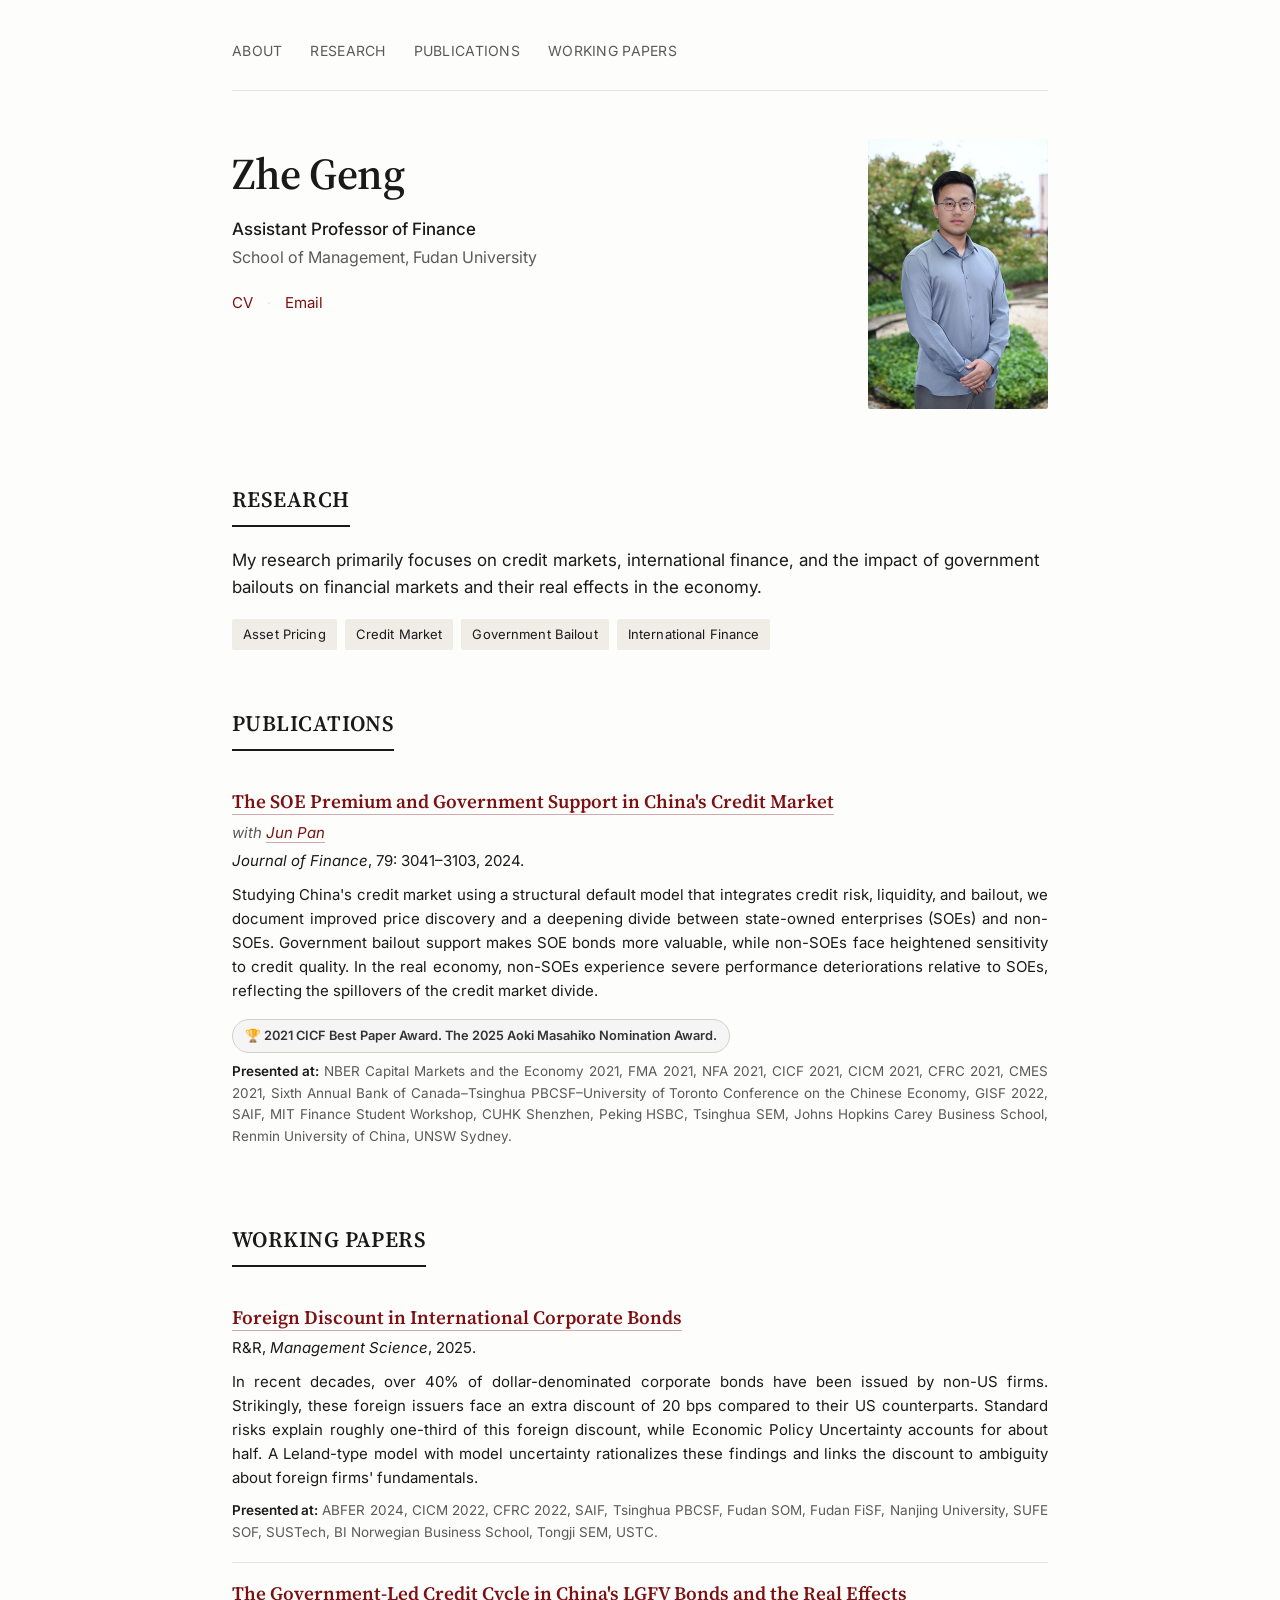
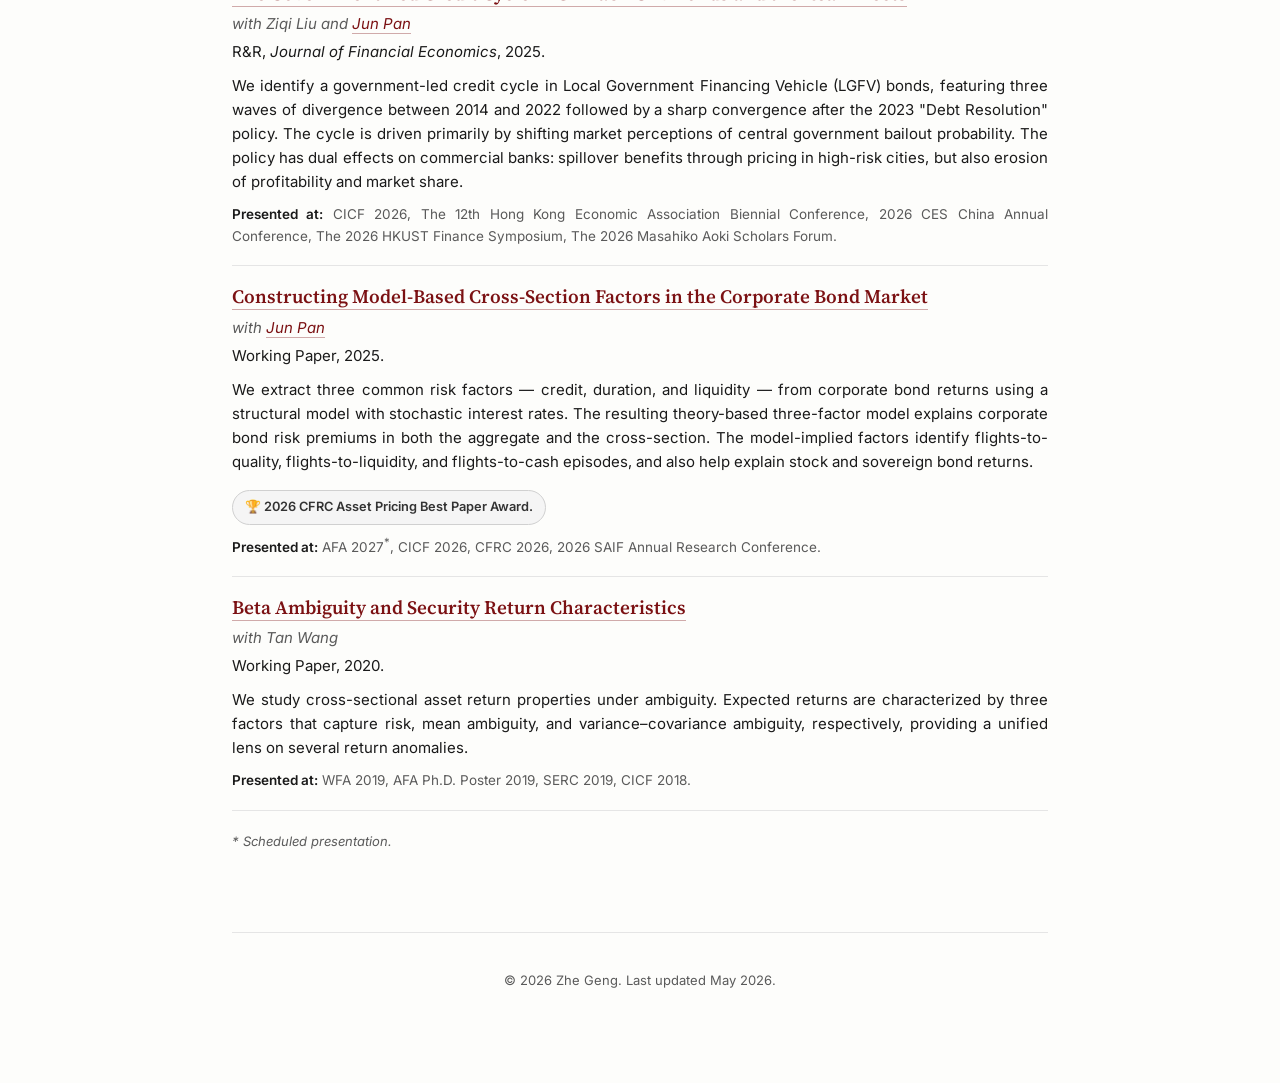
==== commit da5c4614: "Intro" ====
--- a/index.html
+++ b/index.html
@@ -96,7 +96,7 @@
   <section id="research">
     <h2>Research</h2>
     <p class="section-intro">
-      My research primarily focuses on credit markets and the impact of
+      My research primarily focuses on credit markets, international finance, and the impact of
       government bailouts on financial markets and their real effects in the economy.
     </p>
     <ul class="tags">
